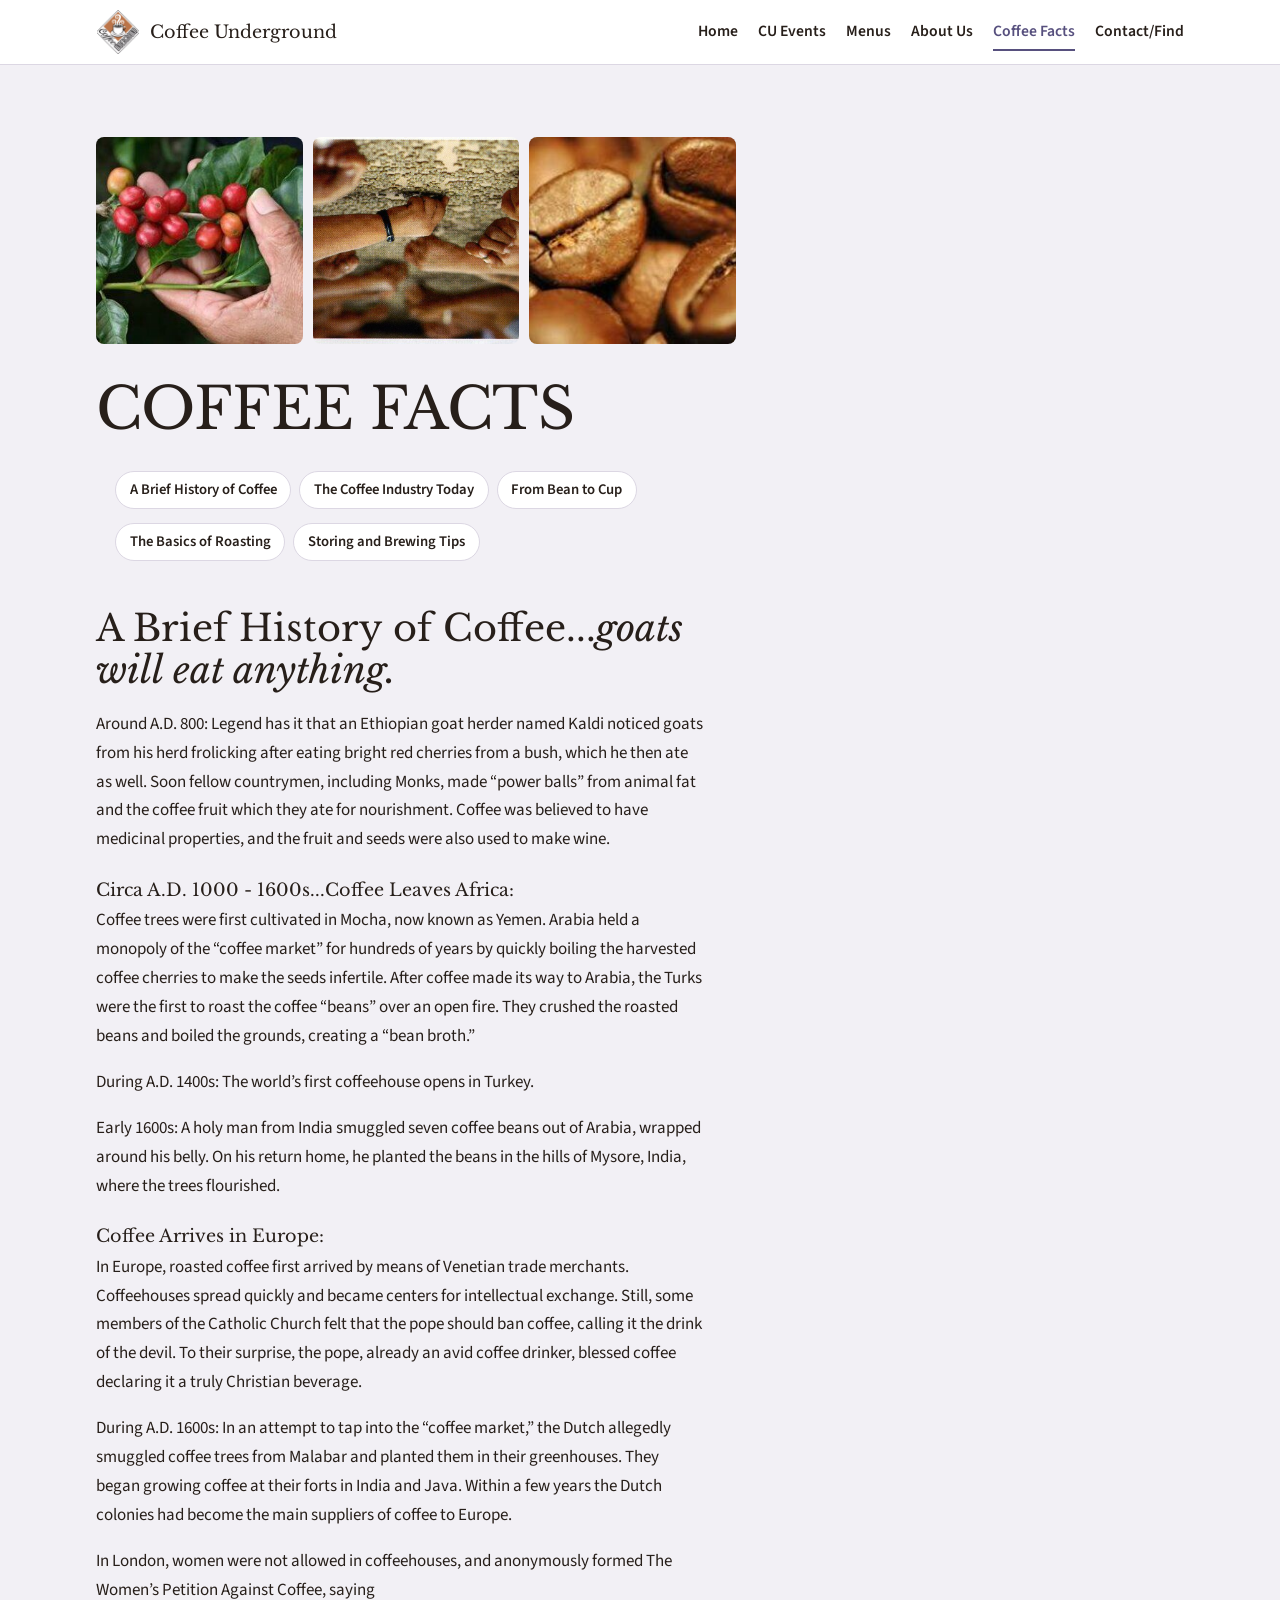
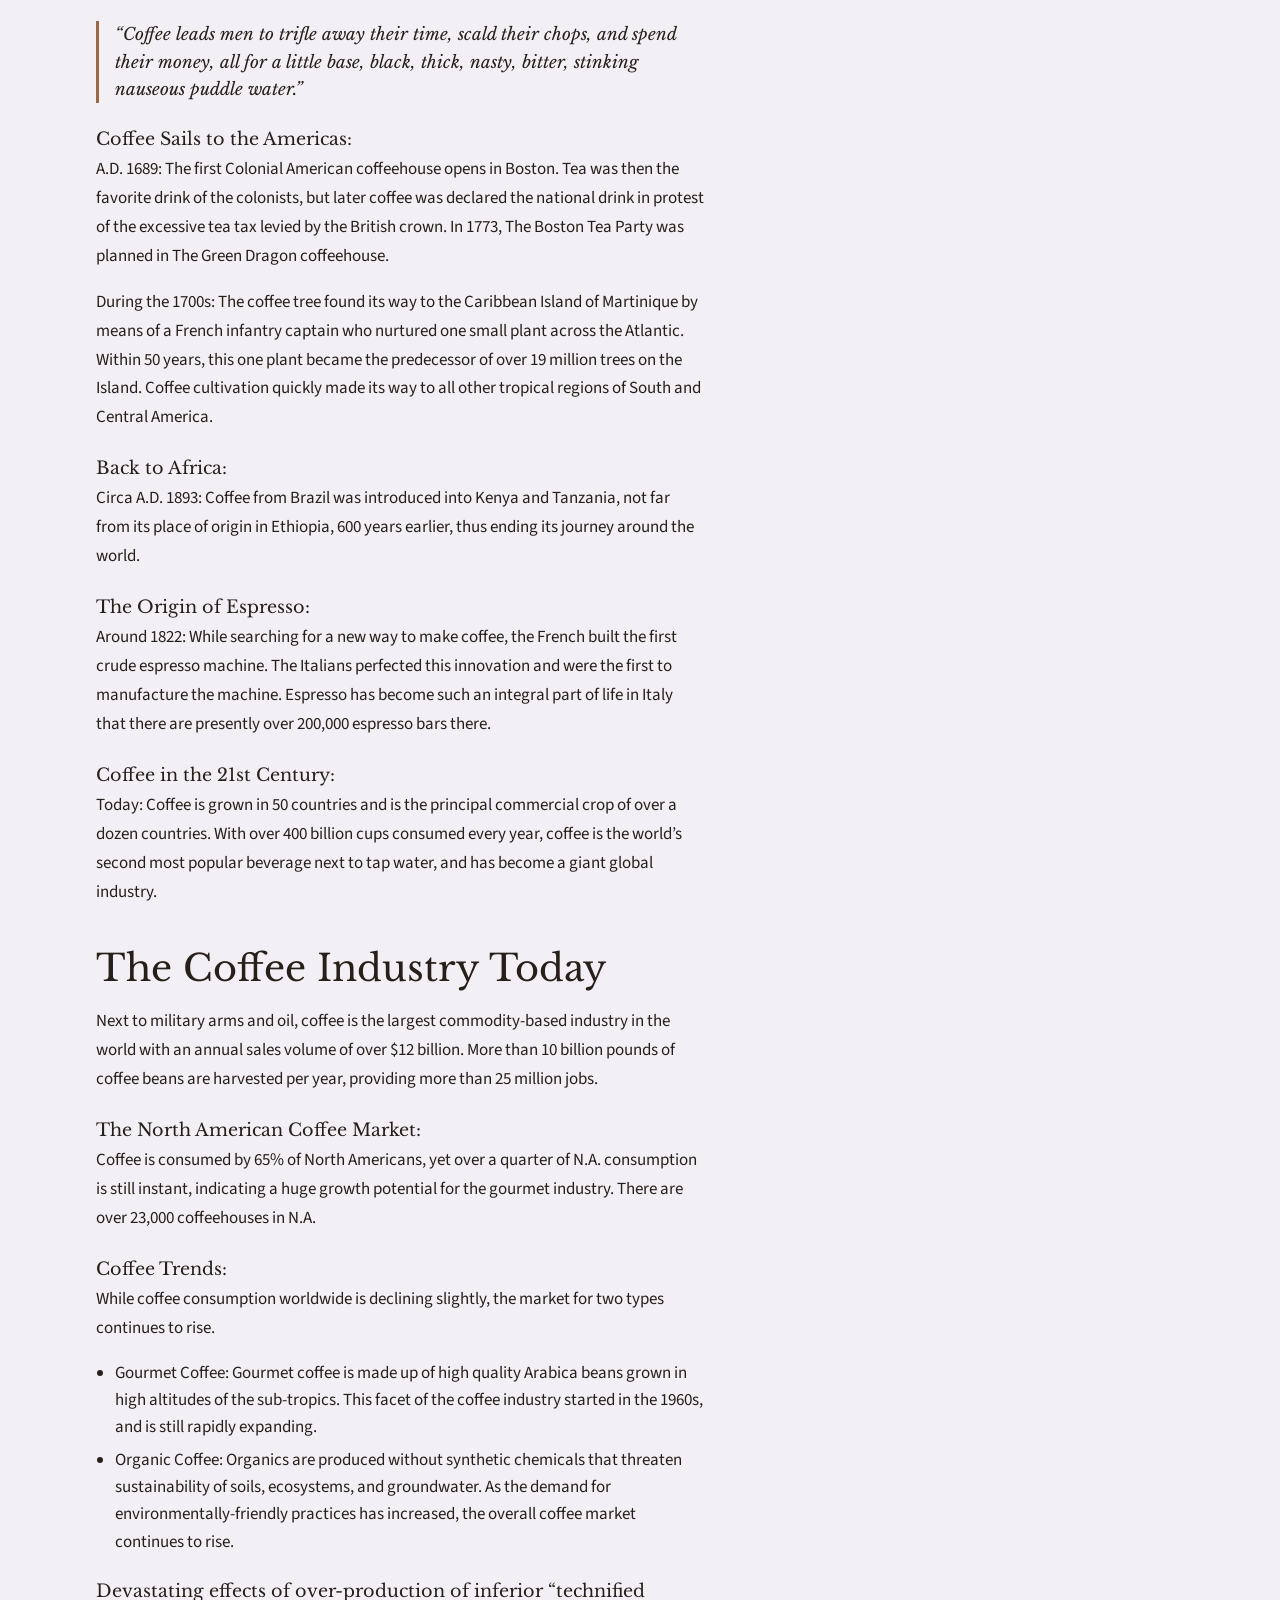
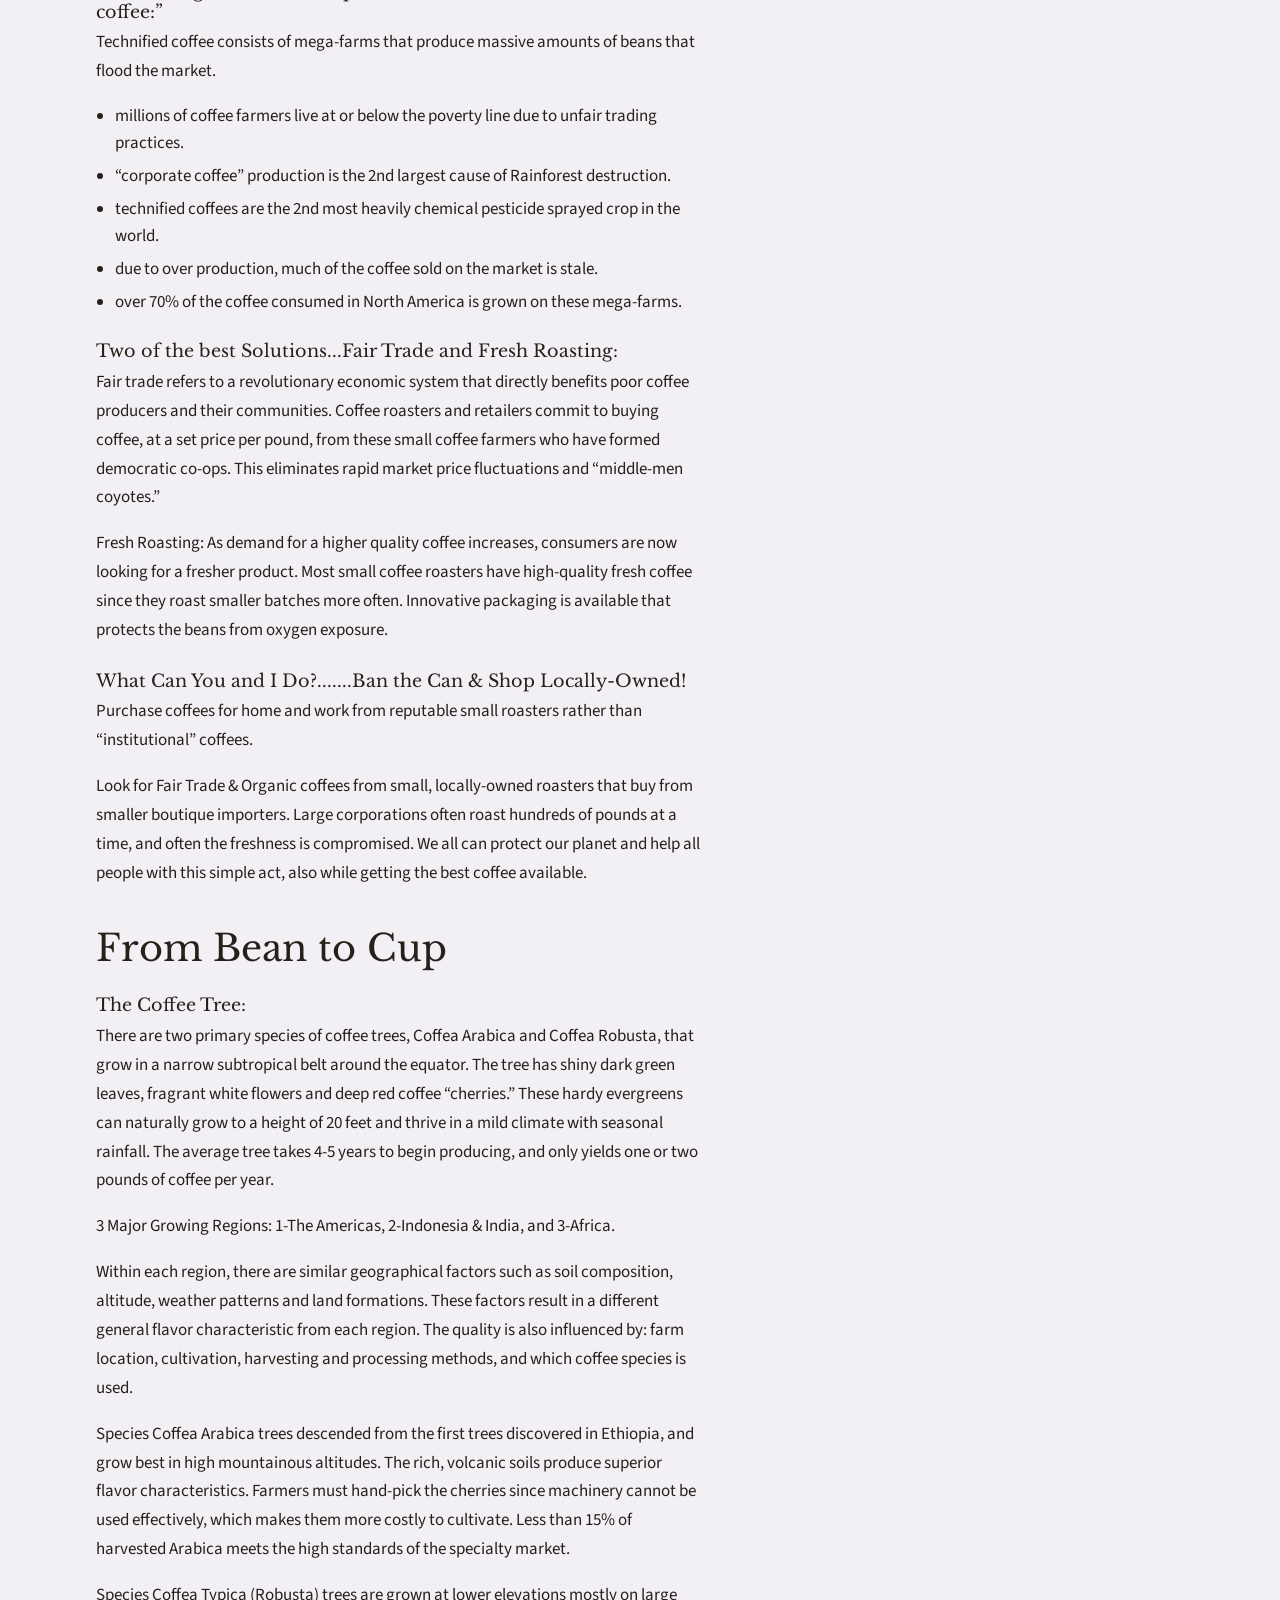
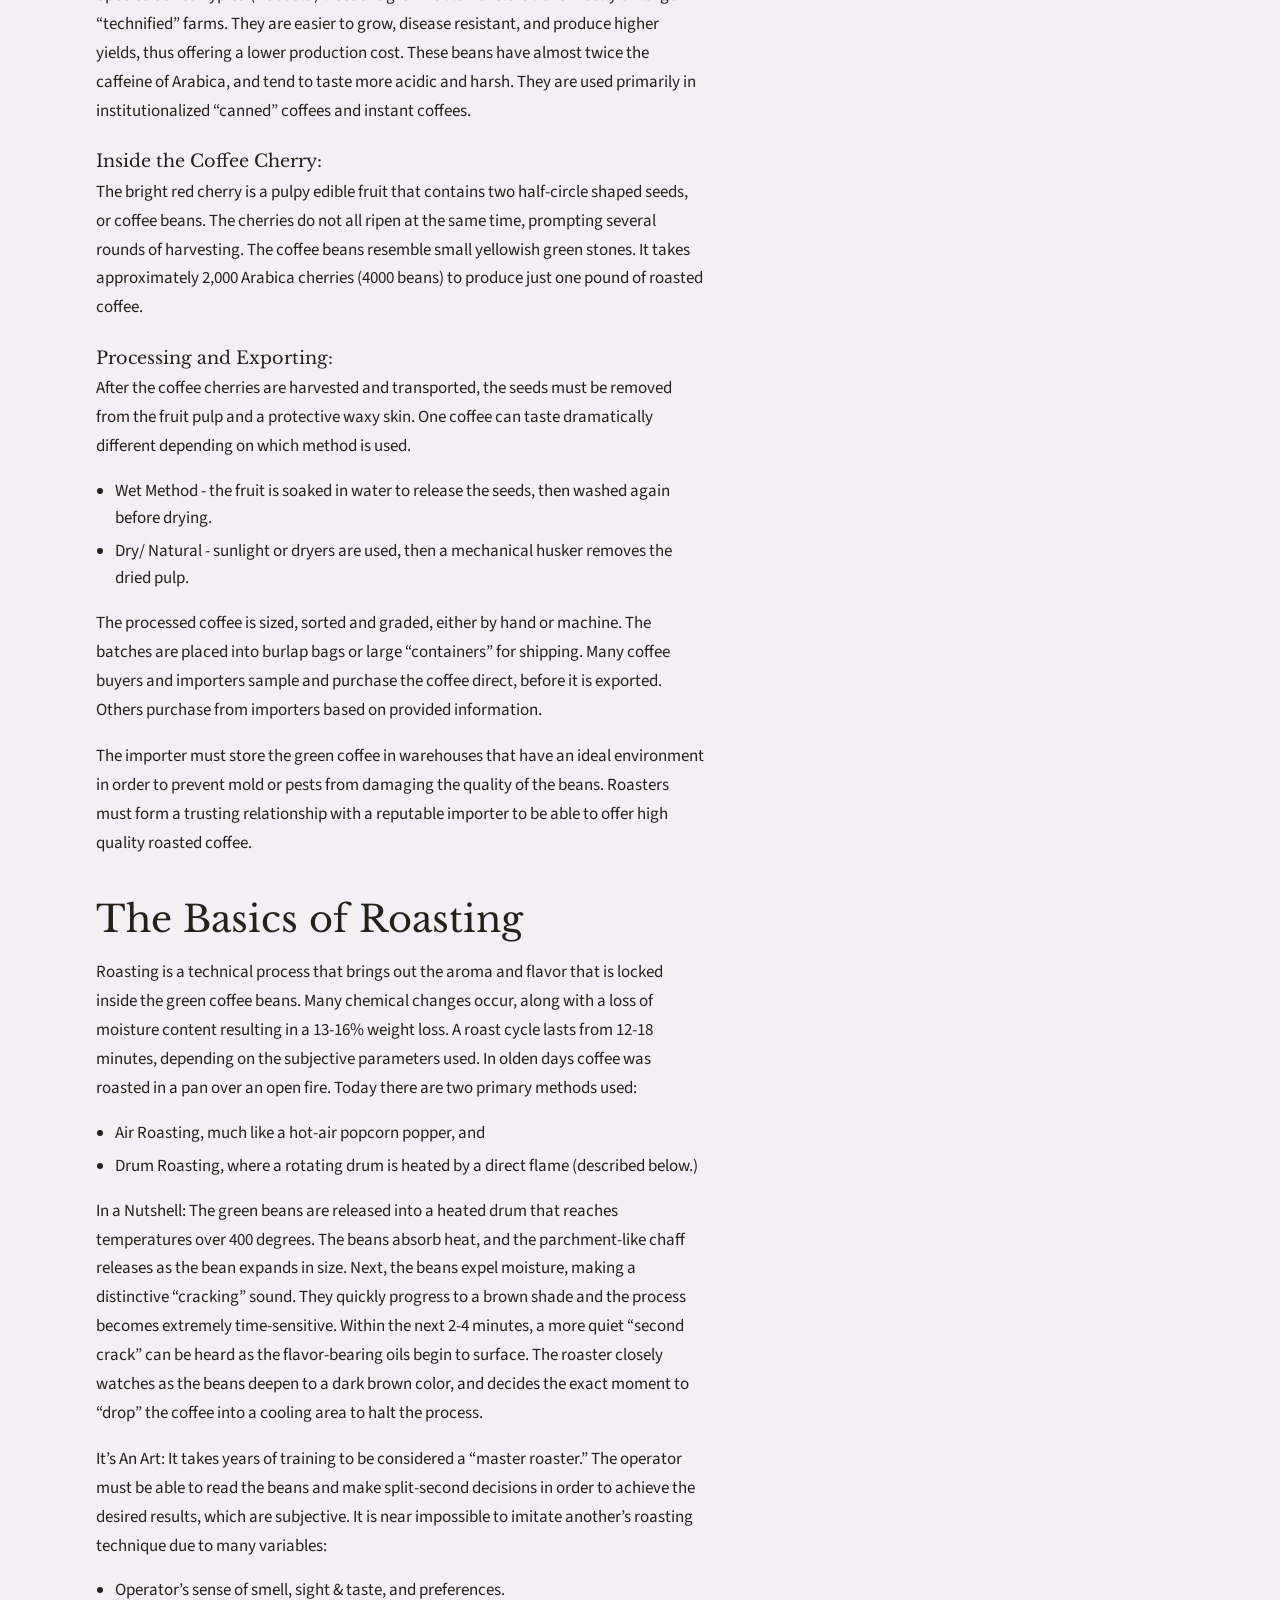
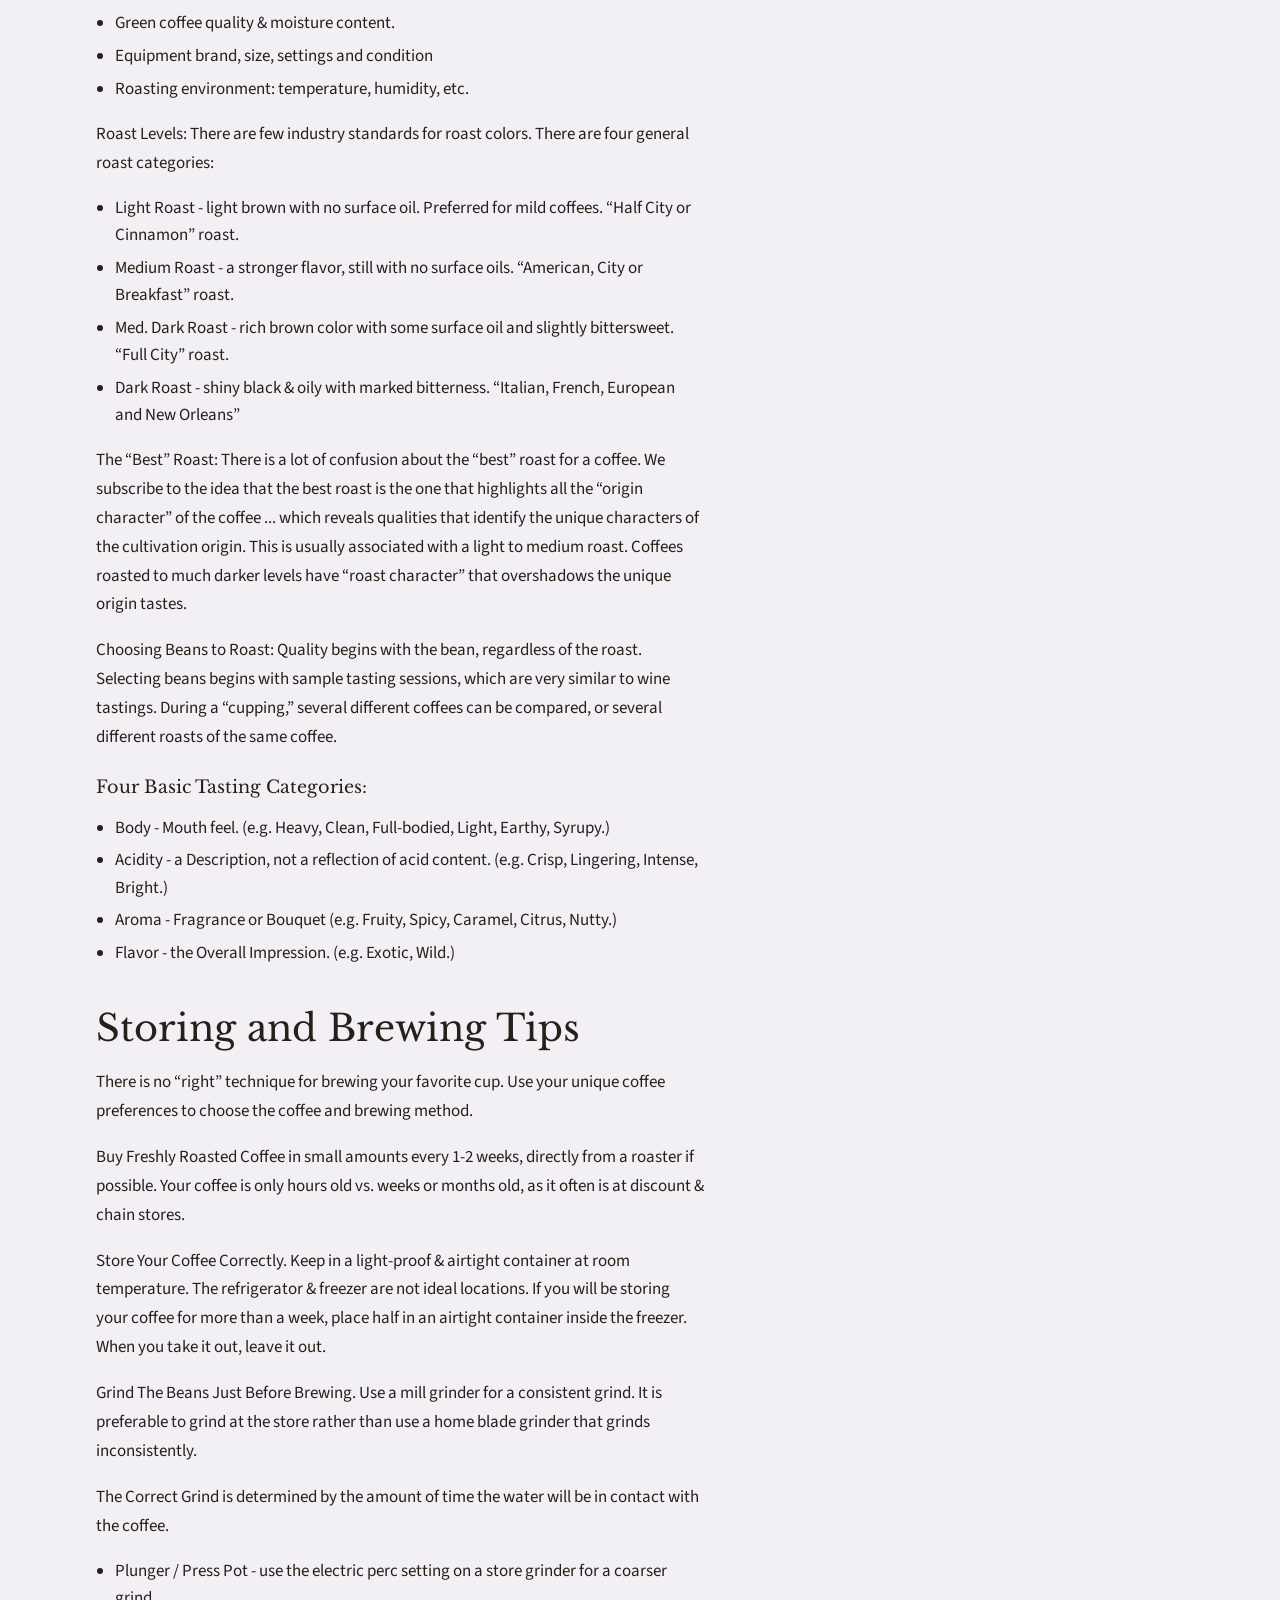
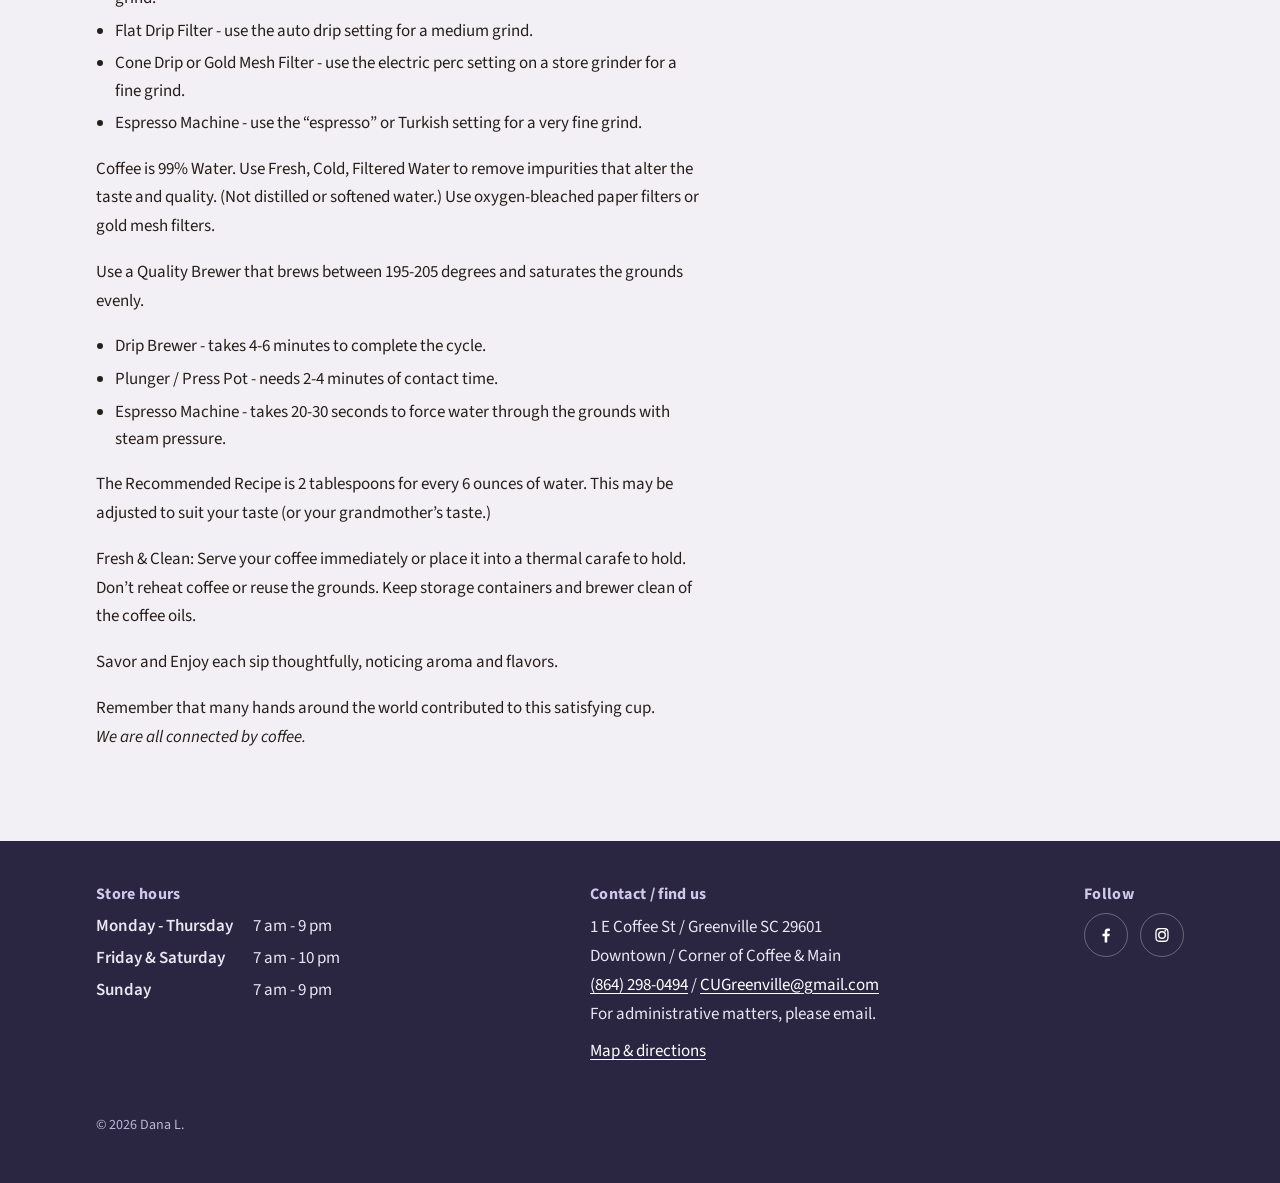
==== coffee-facts/index.html @ 71eb5bec "Coffee Underground redesign: static site with GitHub Pages deploy Plain HTML/CSS redesign of coffeeu" ====
<!doctype html>
<html lang="en">
<head>
<meta charset="utf-8">
<meta name="viewport" content="width=device-width, initial-scale=1">
<title>Coffee Facts | Coffee Underground</title>
<meta name="description" content="A brief history of coffee, the coffee industry, from bean to cup, the basics of roasting, and storing and brewing tips.">
<meta property="og:site_name" content="Coffee Underground">
<meta property="og:title" content="Coffee Facts | Coffee Underground">
<meta property="og:description" content="A brief history of coffee, the coffee industry, from bean to cup, the basics of roasting, and storing and brewing tips.">
<meta property="og:image" content="https://www.coffeeunderground.info/assets/img/home-alley.jpeg">
<link rel="icon" href="../assets/img/logo-sm.png">
<link rel="preconnect" href="https://fonts.googleapis.com">
<link rel="preconnect" href="https://fonts.gstatic.com" crossorigin>
<link href="https://fonts.googleapis.com/css2?family=Libre+Baskerville:ital,wght@0,400;0,700;1,400&family=Source+Sans+3:wght@400;600;700&display=swap" rel="stylesheet">
<link rel="stylesheet" href="../assets/css/styles.css">
<script>document.documentElement.classList.add('js')</script>
</head>
<body>
<a class="skip" href="#main">Skip to content</a>
<header class="site-header">
  <div class="wrap">
    <a class="brand" href="../"><img src="../assets/img/logo-sm.png" alt="" width="44" height="46"><span>Coffee Underground</span></a>
    <button class="nav-toggle" aria-expanded="false" aria-controls="site-nav">Menu</button>
    <nav class="site-nav" id="site-nav" aria-label="Main">
      <ul>
<li><a href="../">Home</a></li>
<li><a href="../events/">CU Events</a></li>
<li><a href="../menus/">Menus</a></li>
<li><a href="../about-cu/">About Us</a></li>
<li><a href="../coffee-facts/" aria-current="page">Coffee Facts</a></li>
<li><a href="../contact/">Contact/Find</a></li>
      </ul>
    </nav>
  </div>
</header>
<main id="main">

<section>
  <div class="wrap">
    <div class="photo-grid" style="max-width:40rem;margin-bottom:2rem">
      <img src="../assets/img/facts-1.jpg" width="435" height="284" alt="" fetchpriority="high">
      <img src="../assets/img/facts-2.jpg" width="915" height="577" alt="" loading="lazy">
      <img src="../assets/img/facts-3.jpg" width="409" height="213" alt="" loading="lazy">
    </div>
    <div class="facts prose">
      <h1>COFFEE FACTS</h1>
      <ul class="toc">
        <li><a href="#history">A Brief History of Coffee</a></li>
        <li><a href="#industry">The Coffee Industry Today</a></li>
        <li><a href="#bean-to-cup">From Bean to Cup</a></li>
        <li><a href="#roasting">The Basics of Roasting</a></li>
        <li><a href="#brewing">Storing and Brewing Tips</a></li>
      </ul>

      <h2 id="history">A Brief History of Coffee...<em>goats will eat anything.</em></h2>
      <p>Around A.D. 800: Legend has it that an Ethiopian goat herder named Kaldi noticed goats from his herd frolicking after eating bright red cherries from a bush, which he then ate as well. Soon fellow countrymen, including Monks, made &ldquo;power balls&rdquo; from animal fat and the coffee fruit which they ate for nourishment. Coffee was believed to have medicinal properties, and the fruit and seeds were also used to make wine.</p>
      <h3>Circa A.D. 1000 - 1600s...Coffee Leaves Africa:</h3>
      <p>Coffee trees were first cultivated in Mocha, now known as Yemen. Arabia held a monopoly of the &ldquo;coffee market&rdquo; for hundreds of years by quickly boiling the harvested coffee cherries to make the seeds infertile. After coffee made its way to Arabia, the Turks were the first to roast the coffee &ldquo;beans&rdquo; over an open fire. They crushed the roasted beans and boiled the grounds, creating a &ldquo;bean broth.&rdquo;</p>
      <p>During A.D. 1400s: The world&rsquo;s first coffeehouse opens in Turkey.</p>
      <p>Early 1600s: A holy man from India smuggled seven coffee beans out of Arabia, wrapped around his belly. On his return home, he planted the beans in the hills of Mysore, India, where the trees flourished.</p>
      <h3>Coffee Arrives in Europe:</h3>
      <p>In Europe, roasted coffee first arrived by means of Venetian trade merchants. Coffeehouses spread quickly and became centers for intellectual exchange. Still, some members of the Catholic Church felt that the pope should ban coffee, calling it the drink of the devil. To their surprise, the pope, already an avid coffee drinker, blessed coffee declaring it a truly Christian beverage.</p>
      <p>During A.D. 1600s: In an attempt to tap into the &ldquo;coffee market,&rdquo; the Dutch allegedly smuggled coffee trees from Malabar and planted them in their greenhouses. They began growing coffee at their forts in India and Java. Within a few years the Dutch colonies had become the main suppliers of coffee to Europe.</p>
      <p>In London, women were not allowed in coffeehouses, and anonymously formed The Women&rsquo;s Petition Against Coffee, saying</p>
      <blockquote>&ldquo;Coffee leads men to trifle away their time, scald their chops, and spend their money, all for a little base, black, thick, nasty, bitter, stinking nauseous puddle water.&rdquo;</blockquote>
      <h3>Coffee Sails to the Americas:</h3>
      <p>A.D. 1689: The first Colonial American coffeehouse opens in Boston. Tea was then the favorite drink of the colonists, but later coffee was declared the national drink in protest of the excessive tea tax levied by the British crown. In 1773, The Boston Tea Party was planned in The Green Dragon coffeehouse.</p>
      <p>During the 1700s: The coffee tree found its way to the Caribbean Island of Martinique by means of a French infantry captain who nurtured one small plant across the Atlantic. Within 50 years, this one plant became the predecessor of over 19 million trees on the Island. Coffee cultivation quickly made its way to all other tropical regions of South and Central America.</p>
      <h3>Back to Africa:</h3>
      <p>Circa A.D. 1893: Coffee from Brazil was introduced into Kenya and Tanzania, not far from its place of origin in Ethiopia, 600 years earlier, thus ending its journey around the world.</p>
      <h3>The Origin of Espresso:</h3>
      <p>Around 1822: While searching for a new way to make coffee, the French built the first crude espresso machine. The Italians perfected this innovation and were the first to manufacture the machine. Espresso has become such an integral part of life in Italy that there are presently over 200,000 espresso bars there.</p>
      <h3>Coffee in the 21st Century:</h3>
      <p>Today: Coffee is grown in 50 countries and is the principal commercial crop of over a dozen countries. With over 400 billion cups consumed every year, coffee is the world&rsquo;s second most popular beverage next to tap water, and has become a giant global industry.</p>

      <h2 id="industry">The Coffee Industry Today</h2>
      <p>Next to military arms and oil, coffee is the largest commodity-based industry in the world with an annual sales volume of over $12 billion. More than 10 billion pounds of coffee beans are harvested per year, providing more than 25 million jobs.</p>
      <h3>The North American Coffee Market:</h3>
      <p>Coffee is consumed by 65% of North Americans, yet over a quarter of N.A. consumption is still instant, indicating a huge growth potential for the gourmet industry. There are over 23,000 coffeehouses in N.A.</p>
      <h3>Coffee Trends:</h3>
      <p>While coffee consumption worldwide is declining slightly, the market for two types continues to rise.</p>
      <ul>
        <li>Gourmet Coffee: Gourmet coffee is made up of high quality Arabica beans grown in high altitudes of the sub-tropics. This facet of the coffee industry started in the 1960s, and is still rapidly expanding.</li>
        <li>Organic Coffee: Organics are produced without synthetic chemicals that threaten sustainability of soils, ecosystems, and groundwater. As the demand for environmentally-friendly practices has increased, the overall coffee market continues to rise.</li>
      </ul>
      <h3>Devastating effects of over-production of inferior &ldquo;technified coffee:&rdquo;</h3>
      <p>Technified coffee consists of mega-farms that produce massive amounts of beans that flood the market.</p>
      <ul>
        <li>millions of coffee farmers live at or below the poverty line due to unfair trading practices.</li>
        <li>&ldquo;corporate coffee&rdquo; production is the 2nd largest cause of Rainforest destruction.</li>
        <li>technified coffees are the 2nd most heavily chemical pesticide sprayed crop in the world.</li>
        <li>due to over production, much of the coffee sold on the market is stale.</li>
        <li>over 70% of the coffee consumed in North America is grown on these mega-farms.</li>
      </ul>
      <h3>Two of the best Solutions...Fair Trade and Fresh Roasting:</h3>
      <p>Fair trade refers to a revolutionary economic system that directly benefits poor coffee producers and their communities. Coffee roasters and retailers commit to buying coffee, at a set price per pound, from these small coffee farmers who have formed democratic co-ops. This eliminates rapid market price fluctuations and &ldquo;middle-men coyotes.&rdquo;</p>
      <p>Fresh Roasting: As demand for a higher quality coffee increases, consumers are now looking for a fresher product. Most small coffee roasters have high-quality fresh coffee since they roast smaller batches more often. Innovative packaging is available that protects the beans from oxygen exposure.</p>
      <h3>What Can You and I Do?.......Ban the Can &amp; Shop Locally-Owned!</h3>
      <p>Purchase coffees for home and work from reputable small roasters rather than &ldquo;institutional&rdquo; coffees.</p>
      <p>Look for Fair Trade &amp; Organic coffees from small, locally-owned roasters that buy from smaller boutique importers. Large corporations often roast hundreds of pounds at a time, and often the freshness is compromised. We all can protect our planet and help all people with this simple act, also while getting the best coffee available.</p>

      <h2 id="bean-to-cup">From Bean to Cup</h2>
      <h3>The Coffee Tree:</h3>
      <p>There are two primary species of coffee trees, Coffea Arabica and Coffea Robusta, that grow in a narrow subtropical belt around the equator. The tree has shiny dark green leaves, fragrant white flowers and deep red coffee &ldquo;cherries.&rdquo; These hardy evergreens can naturally grow to a height of 20 feet and thrive in a mild climate with seasonal rainfall. The average tree takes 4-5 years to begin producing, and only yields one or two pounds of coffee per year.</p>
      <p>3 Major Growing Regions: 1-The Americas, 2-Indonesia &amp; India, and 3-Africa.</p>
      <p>Within each region, there are similar geographical factors such as soil composition, altitude, weather patterns and land formations. These factors result in a different general flavor characteristic from each region. The quality is also influenced by: farm location, cultivation, harvesting and processing methods, and which coffee species is used.</p>
      <p>Species Coffea Arabica trees descended from the first trees discovered in Ethiopia, and grow best in high mountainous altitudes. The rich, volcanic soils produce superior flavor characteristics. Farmers must hand-pick the cherries since machinery cannot be used effectively, which makes them more costly to cultivate. Less than 15% of harvested Arabica meets the high standards of the specialty market.</p>
      <p>Species Coffea Typica (Robusta) trees are grown at lower elevations mostly on large &ldquo;technified&rdquo; farms. They are easier to grow, disease resistant, and produce higher yields, thus offering a lower production cost. These beans have almost twice the caffeine of Arabica, and tend to taste more acidic and harsh. They are used primarily in institutionalized &ldquo;canned&rdquo; coffees and instant coffees.</p>
      <h3>Inside the Coffee Cherry:</h3>
      <p>The bright red cherry is a pulpy edible fruit that contains two half-circle shaped seeds, or coffee beans. The cherries do not all ripen at the same time, prompting several rounds of harvesting. The coffee beans resemble small yellowish green stones. It takes approximately 2,000 Arabica cherries (4000 beans) to produce just one pound of roasted coffee.</p>
      <h3>Processing and Exporting:</h3>
      <p>After the coffee cherries are harvested and transported, the seeds must be removed from the fruit pulp and a protective waxy skin. One coffee can taste dramatically different depending on which method is used.</p>
      <ul>
        <li>Wet Method - the fruit is soaked in water to release the seeds, then washed again before drying.</li>
        <li>Dry/ Natural - sunlight or dryers are used, then a mechanical husker removes the dried pulp.</li>
      </ul>
      <p>The processed coffee is sized, sorted and graded, either by hand or machine. The batches are placed into burlap bags or large &ldquo;containers&rdquo; for shipping. Many coffee buyers and importers sample and purchase the coffee direct, before it is exported. Others purchase from importers based on provided information.</p>
      <p>The importer must store the green coffee in warehouses that have an ideal environment in order to prevent mold or pests from damaging the quality of the beans. Roasters must form a trusting relationship with a reputable importer to be able to offer high quality roasted coffee.</p>

      <h2 id="roasting">The Basics of Roasting</h2>
      <p>Roasting is a technical process that brings out the aroma and flavor that is locked inside the green coffee beans. Many chemical changes occur, along with a loss of moisture content resulting in a 13-16% weight loss. A roast cycle lasts from 12-18 minutes, depending on the subjective parameters used. In olden days coffee was roasted in a pan over an open fire. Today there are two primary methods used:</p>
      <ul>
        <li>Air Roasting, much like a hot-air popcorn popper, and</li>
        <li>Drum Roasting, where a rotating drum is heated by a direct flame (described below.)</li>
      </ul>
      <p>In a Nutshell: The green beans are released into a heated drum that reaches temperatures over 400 degrees. The beans absorb heat, and the parchment-like chaff releases as the bean expands in size. Next, the beans expel moisture, making a distinctive &ldquo;cracking&rdquo; sound. They quickly progress to a brown shade and the process becomes extremely time-sensitive. Within the next 2-4 minutes, a more quiet &ldquo;second crack&rdquo; can be heard as the flavor-bearing oils begin to surface. The roaster closely watches as the beans deepen to a dark brown color, and decides the exact moment to &ldquo;drop&rdquo; the coffee into a cooling area to halt the process.</p>
      <p>It&rsquo;s An Art: It takes years of training to be considered a &ldquo;master roaster.&rdquo; The operator must be able to read the beans and make split-second decisions in order to achieve the desired results, which are subjective. It is near impossible to imitate another&rsquo;s roasting technique due to many variables:</p>
      <ul>
        <li>Operator&rsquo;s sense of smell, sight &amp; taste, and preferences.</li>
        <li>Green coffee quality &amp; moisture content.</li>
        <li>Equipment brand, size, settings and condition</li>
        <li>Roasting environment: temperature, humidity, etc.</li>
      </ul>
      <p>Roast Levels: There are few industry standards for roast colors. There are four general roast categories:</p>
      <ul>
        <li>Light Roast - light brown with no surface oil. Preferred for mild coffees. &ldquo;Half City or Cinnamon&rdquo; roast.</li>
        <li>Medium Roast - a stronger flavor, still with no surface oils. &ldquo;American, City or Breakfast&rdquo; roast.</li>
        <li>Med. Dark Roast - rich brown color with some surface oil and slightly bittersweet. &ldquo;Full City&rdquo; roast.</li>
        <li>Dark Roast - shiny black &amp; oily with marked bitterness. &ldquo;Italian, French, European and New Orleans&rdquo;</li>
      </ul>
      <p>The &ldquo;Best&rdquo; Roast: There is a lot of confusion about the &ldquo;best&rdquo; roast for a coffee. We subscribe to the idea that the best roast is the one that highlights all the &ldquo;origin character&rdquo; of the coffee ... which reveals qualities that identify the unique characters of the cultivation origin. This is usually associated with a light to medium roast. Coffees roasted to much darker levels have &ldquo;roast character&rdquo; that overshadows the unique origin tastes.</p>
      <p>Choosing Beans to Roast: Quality begins with the bean, regardless of the roast. Selecting beans begins with sample tasting sessions, which are very similar to wine tastings. During a &ldquo;cupping,&rdquo; several different coffees can be compared, or several different roasts of the same coffee.</p>
      <h3>Four Basic Tasting Categories:</h3>
      <ul>
        <li>Body - Mouth feel. (e.g. Heavy, Clean, Full-bodied, Light, Earthy, Syrupy.)</li>
        <li>Acidity - a Description, not a reflection of acid content. (e.g. Crisp, Lingering, Intense, Bright.)</li>
        <li>Aroma - Fragrance or Bouquet (e.g. Fruity, Spicy, Caramel, Citrus, Nutty.)</li>
        <li>Flavor - the Overall Impression. (e.g. Exotic, Wild.)</li>
      </ul>

      <h2 id="brewing">Storing and Brewing Tips</h2>
      <p>There is no &ldquo;right&rdquo; technique for brewing your favorite cup. Use your unique coffee preferences to choose the coffee and brewing method.</p>
      <p>Buy Freshly Roasted Coffee in small amounts every 1-2 weeks, directly from a roaster if possible. Your coffee is only hours old vs. weeks or months old, as it often is at discount &amp; chain stores.</p>
      <p>Store Your Coffee Correctly. Keep in a light-proof &amp; airtight container at room temperature. The refrigerator &amp; freezer are not ideal locations. If you will be storing your coffee for more than a week, place half in an airtight container inside the freezer. When you take it out, leave it out.</p>
      <p>Grind The Beans Just Before Brewing. Use a mill grinder for a consistent grind. It is preferable to grind at the store rather than use a home blade grinder that grinds inconsistently.</p>
      <p>The Correct Grind is determined by the amount of time the water will be in contact with the coffee.</p>
      <ul>
        <li>Plunger / Press Pot - use the electric perc setting on a store grinder for a coarser grind.</li>
        <li>Flat Drip Filter - use the auto drip setting for a medium grind.</li>
        <li>Cone Drip or Gold Mesh Filter - use the electric perc setting on a store grinder for a fine grind.</li>
        <li>Espresso Machine - use the &ldquo;espresso&rdquo; or Turkish setting for a very fine grind.</li>
      </ul>
      <p>Coffee is 99% Water. Use Fresh, Cold, Filtered Water to remove impurities that alter the taste and quality. (Not distilled or softened water.) Use oxygen-bleached paper filters or gold mesh filters.</p>
      <p>Use a Quality Brewer that brews between 195-205 degrees and saturates the grounds evenly.</p>
      <ul>
        <li>Drip Brewer - takes 4-6 minutes to complete the cycle.</li>
        <li>Plunger / Press Pot - needs 2-4 minutes of contact time.</li>
        <li>Espresso Machine - takes 20-30 seconds to force water through the grounds with steam pressure.</li>
      </ul>
      <p>The Recommended Recipe is 2 tablespoons for every 6 ounces of water. This may be adjusted to suit your taste (or your grandmother&rsquo;s taste.)</p>
      <p>Fresh &amp; Clean: Serve your coffee immediately or place it into a thermal carafe to hold. Don&rsquo;t reheat coffee or reuse the grounds. Keep storage containers and brewer clean of the coffee oils.</p>
      <p>Savor and Enjoy each sip thoughtfully, noticing aroma and flavors.</p>
      <p>Remember that many hands around the world contributed to this satisfying cup.<br><em>We are all connected by coffee.</em></p>
    </div>
  </div>
</section>

</main>
<footer class="site-footer">
  <div class="wrap">
    <div class="foot-grid">
      <div>
        <h2>Store hours</h2>
        <dl class="hours">
          <dt>Monday - Thursday</dt><dd>7 am - 9 pm</dd>
          <dt>Friday &amp; Saturday</dt><dd>7 am - 10 pm</dd>
          <dt>Sunday</dt><dd>7 am - 9 pm</dd>
        </dl>
      </div>
      <div>
        <h2>Contact / find us</h2>
        <address>
          1 E Coffee St / Greenville SC 29601<br>
          Downtown / Corner of Coffee &amp; Main<br>
          <a href="tel:+18642980494">(864) 298-0494</a> / <a href="mailto:CUGreenville@gmail.com">CUGreenville@gmail.com</a><br>
          For administrative matters, please email.
        </address>
        <p style="margin-top:.6rem"><a href="../contact/#map">Map &amp; directions</a></p>
      </div>
      <div>
        <h2>Follow</h2>
        <ul class="social">
          <li><a href="https://www.facebook.com/coffeeunderground" aria-label="Coffee Underground on Facebook"><svg viewBox="0 0 24 24" aria-hidden="true"><path d="M13.5 21v-7.5h2.6l.4-3h-3V8.6c0-.9.3-1.5 1.5-1.5h1.6V4.4c-.3 0-1.2-.1-2.3-.1-2.3 0-3.9 1.4-3.9 4v2.2H7.8v3h2.6V21h3.1z"/></svg></a></li>
          <li><a href="https://instagram.com/coffee.underground" aria-label="Coffee Underground on Instagram"><svg viewBox="0 0 24 24" aria-hidden="true"><path d="M12 7.2A4.8 4.8 0 1 0 12 16.8 4.8 4.8 0 0 0 12 7.2zm0 7.9a3.1 3.1 0 1 1 0-6.2 3.1 3.1 0 0 1 0 6.2zm5-8.1a1.1 1.1 0 1 1-2.2 0 1.1 1.1 0 0 1 2.2 0zM12 3.6c-2.3 0-2.6 0-3.5.1-2.4.1-4.3 1.4-4.4 4.4-.1.9-.1 1.2-.1 3.9s0 3 .1 3.9c.1 2.4 1.4 4.3 4.4 4.4.9.1 1.2.1 3.5.1s2.6 0 3.5-.1c2.4-.1 4.3-1.4 4.4-4.4.1-.9.1-1.2.1-3.9s0-3-.1-3.9c-.1-2.4-1.4-4.3-4.4-4.4-.9-.1-1.2-.1-3.5-.1zm0 1.6c2.2 0 2.5 0 3.4.1 1.8.1 2.8.9 2.9 2.9.1.9.1 1.2.1 3.8s0 2.9-.1 3.8c-.1 1.9-1 2.8-2.9 2.9-.9.1-1.2.1-3.4.1s-2.5 0-3.4-.1c-1.9-.1-2.8-1-2.9-2.9-.1-.9-.1-1.2-.1-3.8s0-2.9.1-3.8c.1-1.9 1-2.8 2.9-2.9.9-.1 1.2-.1 3.4-.1z"/></svg></a></li>
        </ul>
      </div>
    </div>
    <p class="copyright">&copy; 2026 Dana L.</p>
  </div>
</footer>
<script>
(function () {
  var b = document.querySelector('.nav-toggle'), n = document.getElementById('site-nav');
  b.addEventListener('click', function () {
    var open = n.classList.toggle('open');
    b.setAttribute('aria-expanded', open);
    b.textContent = open ? 'Close' : 'Menu';
  });
})();
</script>
</body>
</html>
---- assets/css/styles.css ----
/* Coffee Underground. One stylesheet, no build step.
   Palette comes from the existing site: its dusky purple side panels,
   the copper-brown of the logo, and the theater's red curtain. */

:root {
  --paper: #f2f0f5;      /* pale lavender-grey, lifted from the old purple */
  --card: #ffffff;
  --ink: #271f1a;        /* espresso */
  --muted: #5d5552;
  --plum: #57507e;       /* the old site's side-panel purple */
  --plum-ink: #2a2540;   /* footer */
  --copper: #9a6844;     /* logo brown */
  --curtain: #8f2b25;    /* theater red, events only */
  --line: #dcd7e3;

  --serif: "Libre Baskerville", Baskerville, "Times New Roman", serif;
  --sans: "Source Sans 3", "Source Sans Pro", "Segoe UI", Roboto, Helvetica, Arial, sans-serif;

  --measure: 38rem;
  --wide: 68rem;
  --gap: clamp(1rem, 4vw, 2rem);
}

*, *::before, *::after { box-sizing: border-box; }
html { -webkit-text-size-adjust: 100%; scroll-padding-top: 4.5rem; }
body {
  margin: 0;
  background: var(--paper);
  color: var(--ink);
  font: 400 1.0625rem/1.6 var(--sans);
}
img { max-width: 100%; height: auto; display: block; }
a { color: var(--plum); text-underline-offset: 0.15em; }
a:hover { color: var(--copper); }
:focus-visible { outline: 3px solid var(--copper); outline-offset: 2px; }
.skip { position: absolute; left: -999px; }
.skip:focus { left: 1rem; top: 1rem; z-index: 99; background: var(--card); padding: 0.5rem 1rem; }

h1, h2, h3 { font-family: var(--serif); font-weight: 400; line-height: 1.15; margin: 0 0 0.5em; }
h1 { font-size: clamp(2.1rem, 8vw, 3.6rem); letter-spacing: -0.01em; }
h2 { font-size: clamp(1.6rem, 5vw, 2.3rem); }
h3 { font-size: 1.25rem; }
h1 em, h2 em { font-style: italic; }
p { margin: 0 0 1em; }

.wrap { width: min(100% - 2 * var(--gap), var(--wide)); margin-inline: auto; }
.prose { max-width: var(--measure); }
.prose p { line-height: 1.7; }
section { padding-block: clamp(2.5rem, 7vw, 4.5rem); }
section + section { border-top: 1px solid var(--line); }

/* ---------- header ---------- */
.site-header {
  position: sticky; top: 0; z-index: 20;
  background: var(--card);
  border-bottom: 1px solid var(--line);
}
.site-header .wrap { display: flex; align-items: center; justify-content: space-between; gap: 1rem; min-height: 4rem; }
.brand { display: flex; align-items: center; gap: 0.6rem; text-decoration: none; color: var(--ink); }
.brand img { width: 44px; height: 44px; object-fit: contain; }
.brand span { font-family: var(--serif); font-size: 1.1rem; }
.nav-toggle {
  display: none;
  background: none; border: 1px solid var(--line); border-radius: 6px;
  font: 600 0.95rem var(--sans); color: var(--ink);
  padding: 0.5rem 0.8rem; min-height: 44px; cursor: pointer;
}
.site-nav ul { list-style: none; margin: 0; padding: 0; display: flex; flex-wrap: wrap; gap: 0.25rem 1.25rem; }
.site-nav a { text-decoration: none; color: var(--ink); font-weight: 600; font-size: 0.98rem; padding: 0.4rem 0; display: inline-block; }
.site-nav a[aria-current="page"] { color: var(--plum); box-shadow: inset 0 -2px 0 var(--plum); }

.js .nav-toggle { display: none; }
@media (max-width: 52rem) {
  .js .nav-toggle { display: inline-block; }
  .js .site-nav { display: none; }
  .js .site-nav.open {
    display: block; position: absolute; left: 0; right: 0; top: 100%;
    background: var(--card); border-bottom: 1px solid var(--line);
    box-shadow: 0 12px 24px rgba(42, 37, 64, 0.12);
  }
  .site-nav ul { flex-direction: column; gap: 0; padding: 0.5rem var(--gap) 1rem; }
  .site-nav a { display: block; padding: 0.75rem 0; border-bottom: 1px solid var(--line); font-size: 1.05rem; }
  .site-nav a[aria-current="page"] { box-shadow: none; }
  .site-header .wrap { flex-wrap: wrap; }
}

/* ---------- home hero: the stairs down ---------- */
.hero { padding: 0; border: 0; background: var(--plum-ink); color: #fff; }
.hero .wrap { display: grid; gap: 0; }
.hero-photo { order: -1; margin-inline: calc(-1 * var(--gap)); }
.hero-photo img { width: 100%; aspect-ratio: 4 / 5; max-height: 70vh; object-fit: cover; }
.hero-copy { padding: 2rem 0 2.75rem; }
.hero h1 { font-size: clamp(2.6rem, 11vw, 5rem); line-height: 1; margin-bottom: 1.25rem; }
.hero h1 .cool { display: block; font-style: italic; color: #cfc8ea; }
.hero p { max-width: 32rem; color: #e9e6f2; }
.hero a { color: #fff; }
@media (min-width: 52rem) {
  .hero .wrap { grid-template-columns: 1fr 1fr; align-items: center; gap: 3rem; }
  .hero-photo { order: 0; margin: 0; }
  .hero-photo img { aspect-ratio: 3 / 4; max-height: 80vh; }
  .hero-copy { padding-block: 4rem; }
}

/* ---------- buttons ---------- */
.btn {
  display: inline-flex; align-items: center; gap: 0.5rem;
  min-height: 48px; padding: 0.7rem 1.2rem;
  border-radius: 999px; border: 2px solid var(--plum);
  background: var(--plum); color: #fff; text-decoration: none;
  font: 600 1rem var(--sans);
}
.btn:hover { background: var(--plum-ink); border-color: var(--plum-ink); color: #fff; }
.btn.ghost { background: transparent; color: var(--plum); }
.btn.ghost:hover { background: var(--plum); color: #fff; }
.btn-row { display: flex; flex-wrap: wrap; gap: 0.75rem; margin-top: 1rem; }

/* ---------- two-up layouts ---------- */
.split { display: grid; gap: 2rem; align-items: start; }
@media (min-width: 52rem) { .split { grid-template-columns: minmax(0, 1.2fr) minmax(0, 1fr); gap: 3.5rem; } }
.split.flip > :first-child { order: 2; }
@media (max-width: 52rem) { .split.flip > :first-child { order: 0; } }

figure { margin: 0; }
figcaption { font-size: 0.92rem; color: var(--muted); margin-top: 0.4rem; }
.rounded img { border-radius: 10px; }

.photo-grid { display: grid; grid-template-columns: repeat(2, 1fr); gap: 0.6rem; }
@media (min-width: 40rem) { .photo-grid { grid-template-columns: repeat(3, 1fr); } }
@media (min-width: 60rem) { .photo-grid.five { grid-template-columns: repeat(5, 1fr); } }
.photo-grid img { width: 100%; aspect-ratio: 1; object-fit: cover; border-radius: 8px; }
.photo-grid.captioned img { aspect-ratio: 3 / 2; }

.saying { text-align: center; padding-block: 3rem; }
.saying img { width: 140px; margin: 0 auto 1rem; }
.saying p { font-family: var(--serif); font-size: clamp(1.2rem, 4vw, 1.6rem); margin: 0; }
.saying p + p { font-style: italic; color: var(--plum); }

/* ---------- theater / events ---------- */
.theater { background: var(--plum-ink); color: #eeeaf7; }
.theater h2, .theater h3 { color: #fff; }
.theater a { color: #cfc8ea; }
.theater .kicker { font-family: var(--serif); font-style: italic; color: #cfc8ea; font-size: 1.1rem; margin-bottom: 0.25rem; }
.show-list { display: grid; gap: 1.25rem; }
@media (min-width: 44rem) { .show-list { grid-template-columns: 1fr 1fr; } }
.show {
  background: var(--card); color: var(--ink);
  border-top: 6px solid var(--curtain); border-radius: 10px; overflow: hidden;
  display: grid; grid-template-rows: auto 1fr;
}
.show img { width: 100%; aspect-ratio: 16 / 10; object-fit: cover; }
.show div { padding: 1.1rem 1.25rem 1.3rem; }
.show h3 { color: var(--ink); margin-bottom: 0.2rem; }
.show .when { font-weight: 700; color: var(--curtain); margin-bottom: 0.6rem; }
.show a { color: var(--plum); }
.define { font-family: var(--serif); border-left: 3px solid var(--curtain); padding-left: 1rem; margin: 1rem 0 1.5rem; }
.define b { font-weight: 400; font-size: 1.3rem; }
.define span { color: #cfc8ea; }
.price-list { list-style: none; padding: 0; display: flex; flex-wrap: wrap; gap: 0.5rem; margin: 0 0 1rem; }
.price-list li { background: rgba(255,255,255,0.1); border-radius: 999px; padding: 0.3rem 0.9rem; }

/* ---------- menu ---------- */
.cat-tiles { display: grid; gap: 0.75rem; grid-template-columns: repeat(2, 1fr); margin-top: 1.5rem; }
@media (min-width: 52rem) { .cat-tiles { grid-template-columns: repeat(5, 1fr); } }
.cat-tiles a { display: block; text-decoration: none; color: var(--ink); background: var(--card); border-radius: 10px; overflow: hidden; }
.cat-tiles img { width: 100%; aspect-ratio: 4 / 3; object-fit: cover; }
.cat-tiles span { display: block; padding: 0.6rem 0.8rem 0.8rem; font-size: 0.95rem; line-height: 1.35; }
.cat-tiles b { display: block; font-family: var(--serif); font-weight: 400; font-size: 1.1rem; }

.menu-jump {
  position: sticky; top: 4rem; z-index: 10;
  background: var(--paper); border-bottom: 1px solid var(--line);
  overflow-x: auto; scrollbar-width: none;
}
.menu-jump::-webkit-scrollbar { display: none; }
.menu-jump ul { list-style: none; margin: 0; padding: 0.6rem var(--gap); display: flex; gap: 0.5rem; width: max-content; }
.menu-jump a {
  display: inline-block; white-space: nowrap; text-decoration: none;
  padding: 0.45rem 0.9rem; border-radius: 999px; border: 1px solid var(--line);
  background: var(--card); color: var(--ink); font-weight: 600; font-size: 0.92rem;
}
.menu-group { padding-block: 2.5rem 1rem; }
.menu-group > .wrap > h2 { border-bottom: 2px solid var(--ink); padding-bottom: 0.4rem; }
.menu-group .tagline { color: var(--muted); margin-top: -0.3rem; }
.menu-cols { display: grid; gap: 0 3rem; }
@media (min-width: 56rem) { .menu-cols { grid-template-columns: 1fr 1fr; } }
.menu-block { margin: 1.5rem 0 0.5rem; break-inside: avoid; }
.menu-block h3 { display: flex; justify-content: space-between; gap: 1rem; align-items: baseline; margin-bottom: 0.15rem; }
.menu-block h3 .price { font-family: var(--sans); font-size: 1rem; font-weight: 700; white-space: nowrap; }
.menu-block .note { color: var(--muted); font-size: 0.95rem; margin: 0 0 0.4rem; }
.items { list-style: none; margin: 0; padding: 0; }
.items li { display: grid; grid-template-columns: 1fr auto; gap: 0 1rem; padding: 0.5rem 0; border-bottom: 1px dotted var(--line); }
.items .n { font-weight: 600; }
.items .d { grid-column: 1; color: var(--muted); font-size: 0.95rem; }
.items .p { grid-column: 2; grid-row: 1; font-weight: 700; white-space: nowrap; font-variant-numeric: tabular-nums; }
.fine { font-size: 0.92rem; color: var(--muted); }
.pdf-callout { color: var(--ink); display: flex; flex-wrap: wrap; align-items: center; justify-content: space-between; gap: 1rem; background: var(--card); border-radius: 10px; padding: 1rem 1.25rem; margin-top: 1.5rem; }
.pdf-callout p { margin: 0; }

/* ---------- about ---------- */
.began { font-size: clamp(2.4rem, 9vw, 4rem); line-height: 1.05; }
.began em { font-size: 0.72em; }
.story h2 { font-size: 1.25rem; margin-top: 2rem; }
.story .date { font-family: var(--sans); font-weight: 700; font-size: 1.05rem; }

/* ---------- coffee facts ---------- */
.facts h2 { margin-top: 2.5rem; }
.facts h3 { font-size: 1.1rem; margin: 1.6rem 0 0.4rem; }
.facts ul { padding-left: 1.2rem; }
.facts li { margin-bottom: 0.35rem; }
.facts blockquote { margin: 1rem 0; padding-left: 1rem; border-left: 3px solid var(--copper); font-family: var(--serif); font-style: italic; }
.toc { display: flex; flex-wrap: wrap; gap: 0.5rem; list-style: none; padding: 0; }
.toc a { display: inline-block; padding: 0.4rem 0.85rem; border-radius: 999px; background: var(--card); border: 1px solid var(--line); text-decoration: none; color: var(--ink); font-weight: 600; font-size: 0.92rem; }

/* ---------- contact / map ---------- */
.getting { font-size: clamp(2.3rem, 9vw, 3.6rem); }
.map-card { background: var(--card); border-radius: 12px; overflow: hidden; border: 1px solid var(--line); }
.map-card iframe { display: block; width: 100%; aspect-ratio: 4 / 3; border: 0; background: var(--line); }
@media (min-width: 52rem) { .map-card iframe { aspect-ratio: 16 / 11; } }
.cal-card { margin-top: 1.25rem; background: #fff; border-radius: 12px; overflow: hidden; border: 1px solid var(--line); }
/* Tall enough to read a week of agenda on a phone, short enough to leave a thumb-scroll margin around it. */
.cal-card iframe { display: block; width: 100%; height: clamp(28rem, 72vh, 52rem); border: 0; }
.map-card .addr { padding: 1rem 1.25rem 1.25rem; }
.map-card address { font-style: normal; font-size: 1.1rem; line-height: 1.5; }
.wayfind { list-style: none; padding: 0; margin: 1.25rem 0; counter-reset: step; }
.wayfind li { position: relative; padding-left: 2.4rem; margin-bottom: 0.9rem; }
.wayfind li::before {
  counter-increment: step; content: counter(step);
  position: absolute; left: 0; top: 0.05rem; width: 1.7rem; height: 1.7rem; border-radius: 50%;
  background: var(--plum); color: #fff; font-weight: 700; font-size: 0.9rem;
  display: grid; place-items: center;
}

/* ---------- footer ---------- */
.site-footer { background: var(--plum-ink); color: #e9e6f2; padding-block: 2.75rem 2rem; }
.site-footer a { color: #fff; }
.site-footer h2 { font-family: var(--sans); font-weight: 700; font-size: 1rem; letter-spacing: 0.02em; color: #cfc8ea; margin-bottom: 0.6rem; }
.foot-grid { display: grid; gap: 2rem; }
@media (min-width: 48rem) { .foot-grid { grid-template-columns: 1fr 1fr auto; } }
.hours { margin: 0; display: grid; grid-template-columns: auto 1fr; gap: 0.3rem 1.25rem; }
.hours dt { font-weight: 600; }
.hours dd { margin: 0; font-variant-numeric: tabular-nums; }
.site-footer address { font-style: normal; line-height: 1.7; }
.social { display: flex; gap: 0.75rem; list-style: none; padding: 0; margin: 0; }
.social a { display: grid; place-items: center; width: 44px; height: 44px; border-radius: 50%; border: 1px solid rgba(255,255,255,0.3); }
.social svg { width: 20px; height: 20px; fill: currentColor; }
.copyright { margin-top: 2rem; font-size: 0.88rem; color: #bdb6d6; }

@media (prefers-reduced-motion: reduce) { html { scroll-behavior: auto; } }
@media (prefers-reduced-motion: no-preference) { html { scroll-behavior: smooth; } }

/* ---------- refinements after mobile review ---------- */
.kicker-inline { display: block; font-size: 0.6em; color: #cfc8ea; margin-top: 0.2rem; }
@media (max-width: 52rem) {
  .hero-photo img { max-height: 52vh; aspect-ratio: 4 / 3; }
  .cat-tiles a:last-child { grid-column: span 2; }
  .cat-tiles a:last-child img { aspect-ratio: 8 / 3; }
}
.items li { padding: 0.4rem 0; }

/* ---------- intro loader (home page, once per 30 days) ---------- */
/* --k scales every duration and delay below; index.html reads it too for the total run time. */
#intro { display: none; --k: .875; }
html.intro { overflow: hidden; }
html.intro #intro {
  display: grid; place-items: center;
  position: fixed; inset: 0; z-index: 100;
  background: #2a2540; cursor: pointer;
  transition: opacity calc(.6s * var(--k)) ease;
}
#intro.out { opacity: 0; pointer-events: none; }
.intro-bg { position: absolute; inset: 0; width: 100%; height: 100%; }
.intro-fg { position: relative; width: min(78vw, 340px); height: auto; overflow: visible; }
.intro-skip {
  position: absolute; top: max(1rem, env(safe-area-inset-top)); right: 1rem; z-index: 1;
  background: rgba(42,37,64,.6); color: #f2f0f5; border: 1px solid rgba(207,200,234,.5);
  border-radius: 999px; padding: .5rem 1rem; min-height: 44px; font: 600 .95rem var(--sans); cursor: pointer;
}
#intro .ln {
  fill: none; stroke: #f2f0f5; stroke-width: 3.2; stroke-linecap: round; stroke-linejoin: round;
  stroke-dasharray: 1; stroke-dashoffset: 1;
  animation: cu-draw calc(var(--d, .8s) * var(--k)) ease-in-out calc(var(--t, 0s) * var(--k)) forwards;
}
#intro .ln.thin { stroke-width: 2; }
#intro .vline { stroke: #cfc8ea; stroke-width: 2; opacity: .45; }
#intro .vines g { transform-origin: 50% 0; animation: cu-sway calc(3s * var(--k)) ease-in-out infinite alternate; }
#intro .fill { opacity: 0; animation: cu-fade calc(.4s * var(--k)) ease calc(var(--t, 0s) * var(--k)) forwards; }
#intro .diamond { transform-origin: 150px 152px; transform: scale(.6) rotate(-8deg); opacity: 0; animation: cu-diamond calc(.9s * var(--k)) cubic-bezier(.2,.8,.2,1) calc(.05s * var(--k)) forwards; }
#intro .pitcher { opacity: 0; animation: cu-fade calc(.3s * var(--k)) ease calc(1s * var(--k)) forwards, cu-fade-out calc(.4s * var(--k)) ease calc(2.1s * var(--k)) forwards; }
#intro .stream {
  fill: none; stroke: #e8d6c4; stroke-width: 5; stroke-linecap: round;
  stroke-dasharray: 1; stroke-dashoffset: 1;
  animation: cu-pour calc(1.1s * var(--k)) ease-in-out calc(1.25s * var(--k)) forwards;
}
#intro .crema { transform-origin: 150px 191px; transform: scale(0); animation: cu-grow calc(.7s * var(--k)) ease-out calc(1.55s * var(--k)) forwards; }
#intro .word { font-family: var(--serif); font-style: italic; font-size: 26px; fill: #f2f0f5; opacity: 0; animation: cu-fade calc(.6s * var(--k)) ease calc(2.8s * var(--k)) forwards; }
#intro .word tspan { font-style: normal; }
@keyframes cu-draw { to { stroke-dashoffset: 0; } }
@keyframes cu-fade { to { opacity: 1; } }
@keyframes cu-fade-out { from { opacity: 1; } to { opacity: 0; } }
@keyframes cu-diamond { to { opacity: .9; transform: none; } }
@keyframes cu-grow { to { transform: scale(1); } }
@keyframes cu-pour { 0% { stroke-dashoffset: 1; } 35% { stroke-dashoffset: 0; } 70% { stroke-dashoffset: 0; } 100% { stroke-dashoffset: -1; } }
@keyframes cu-sway { from { transform: rotate(-1.2deg); } to { transform: rotate(1.2deg); } }
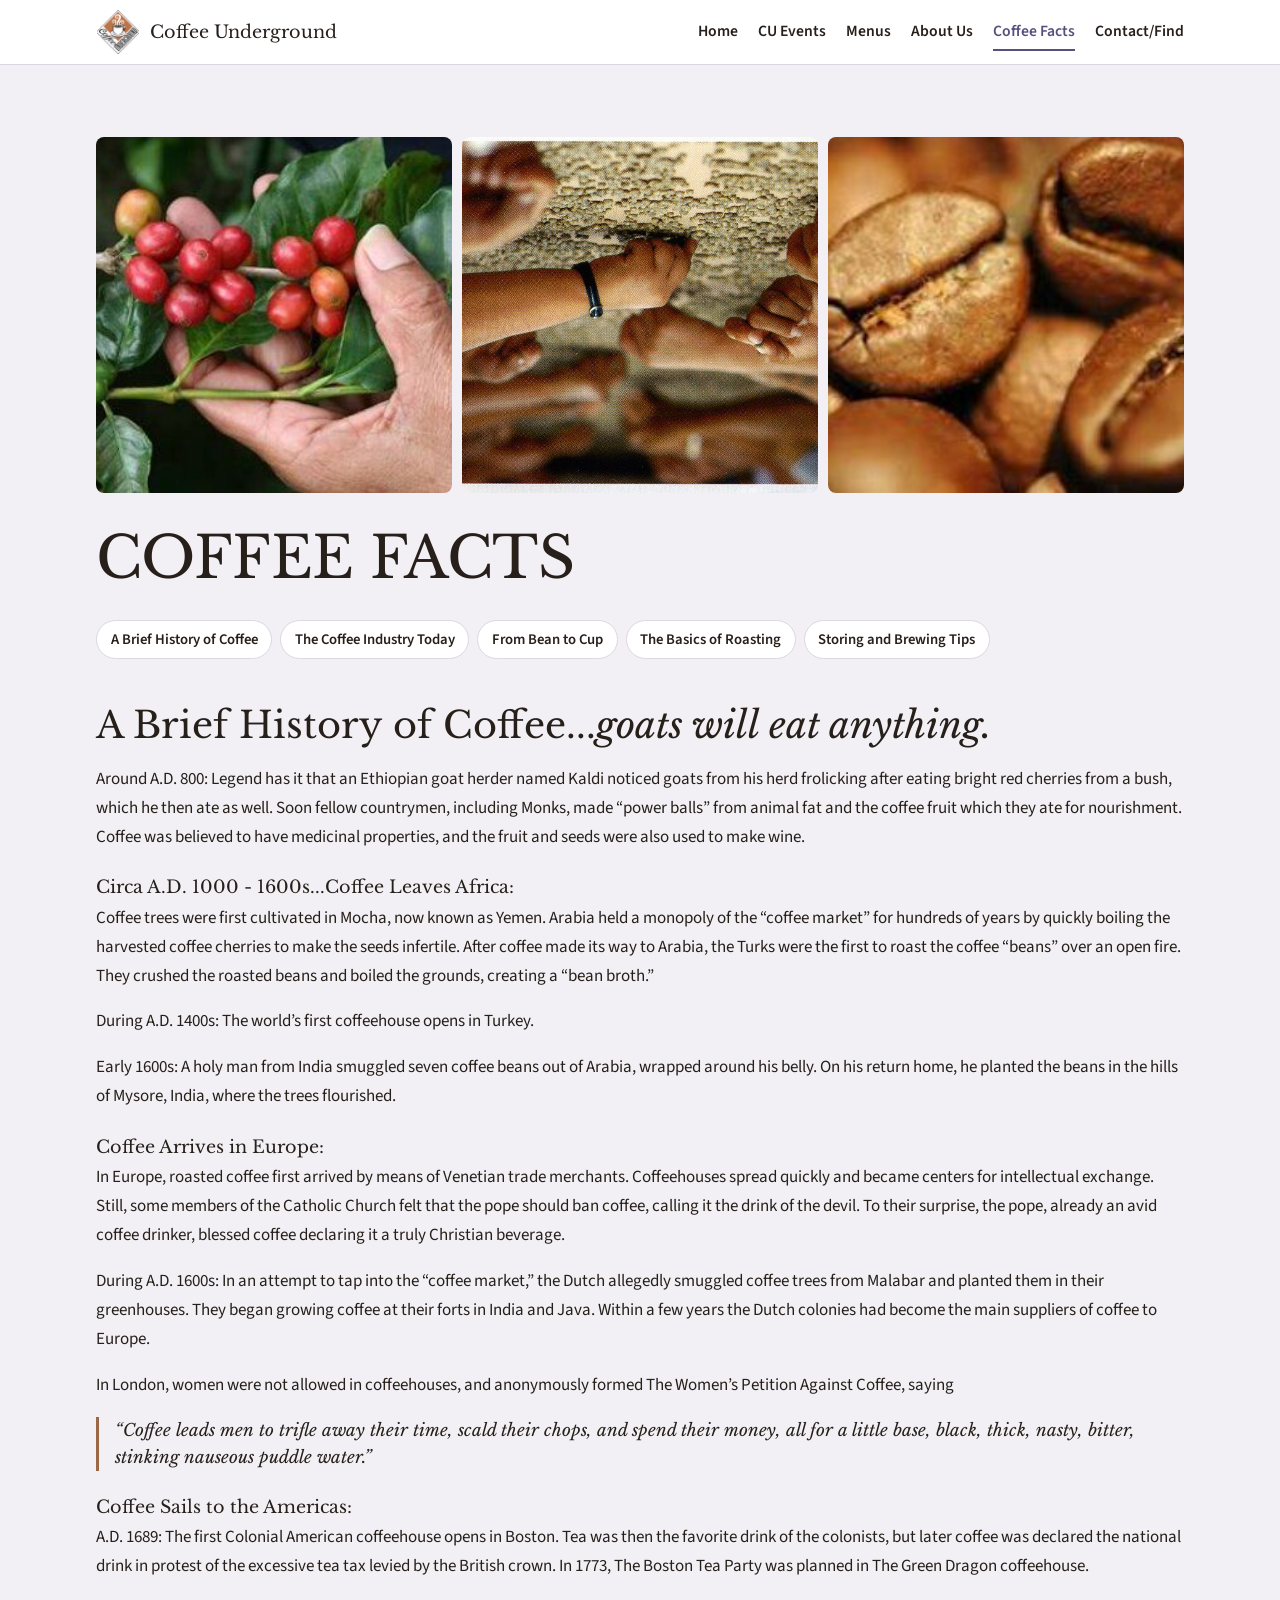
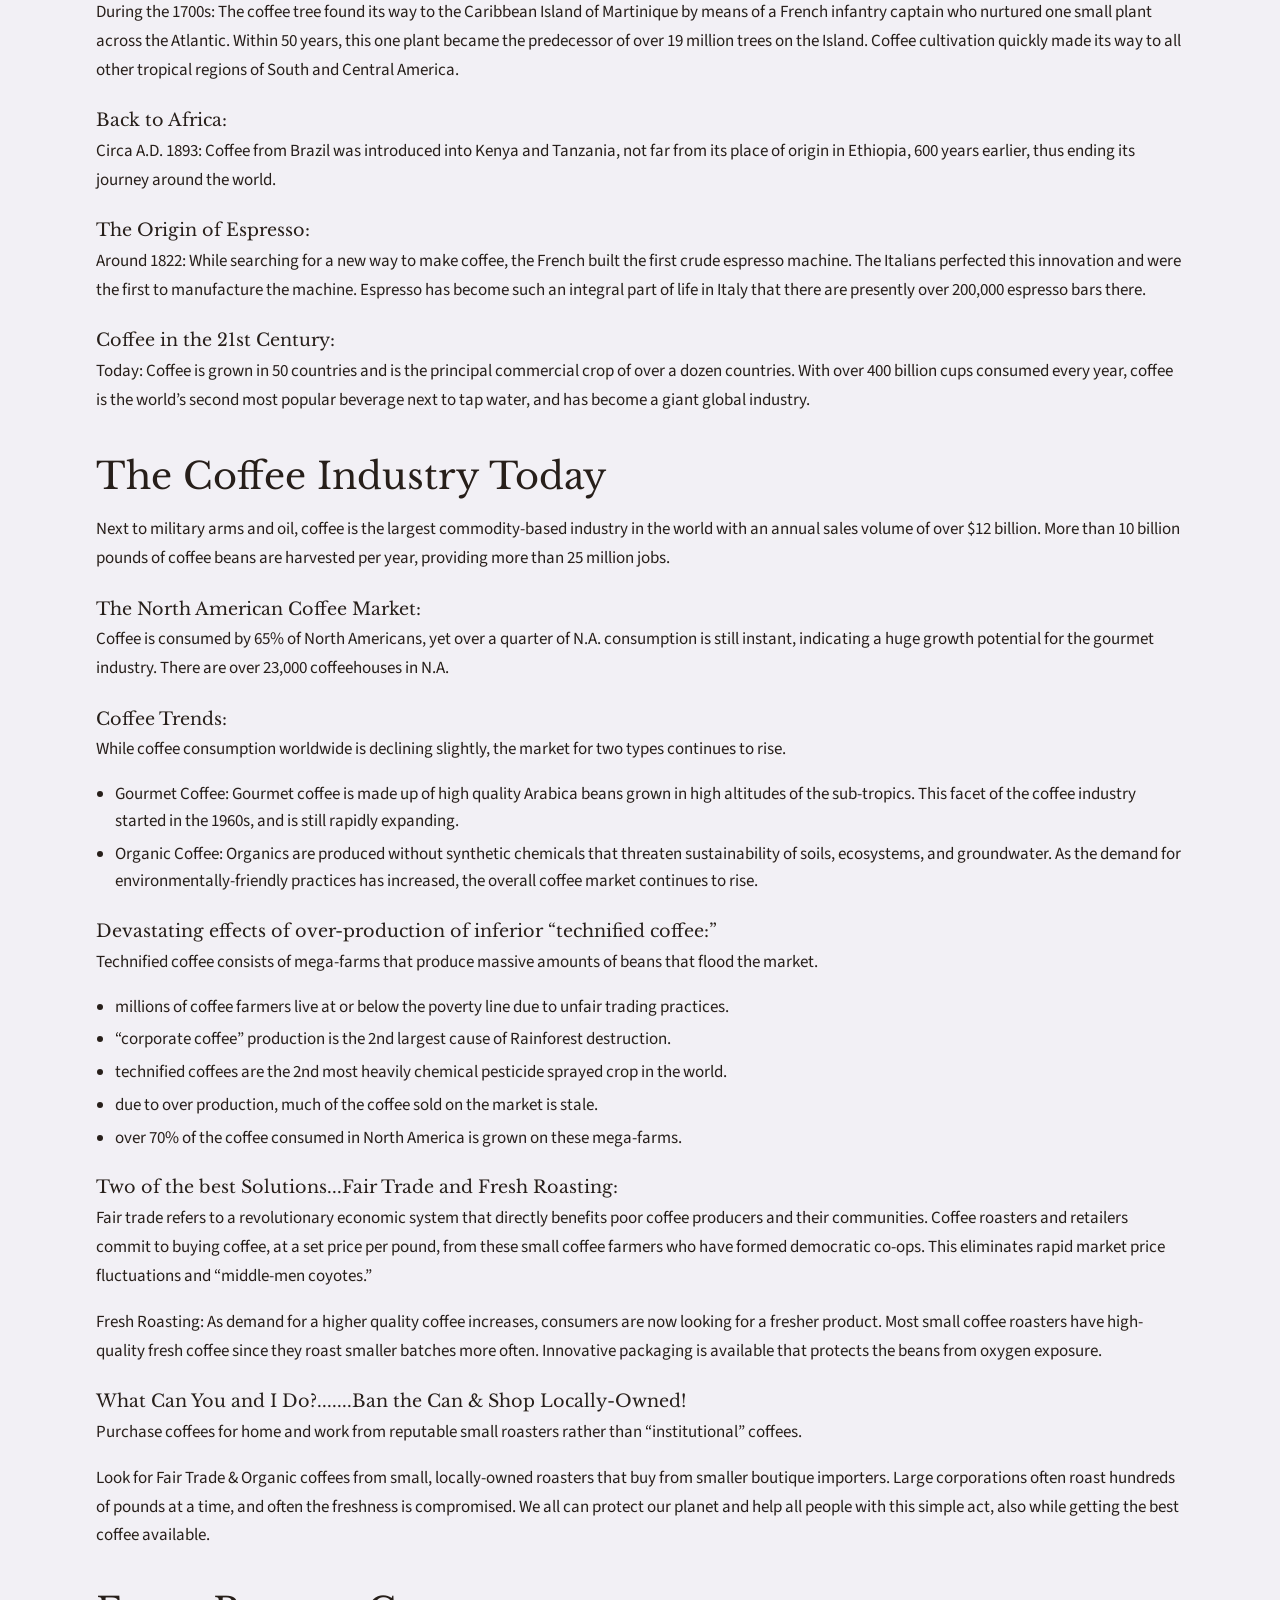
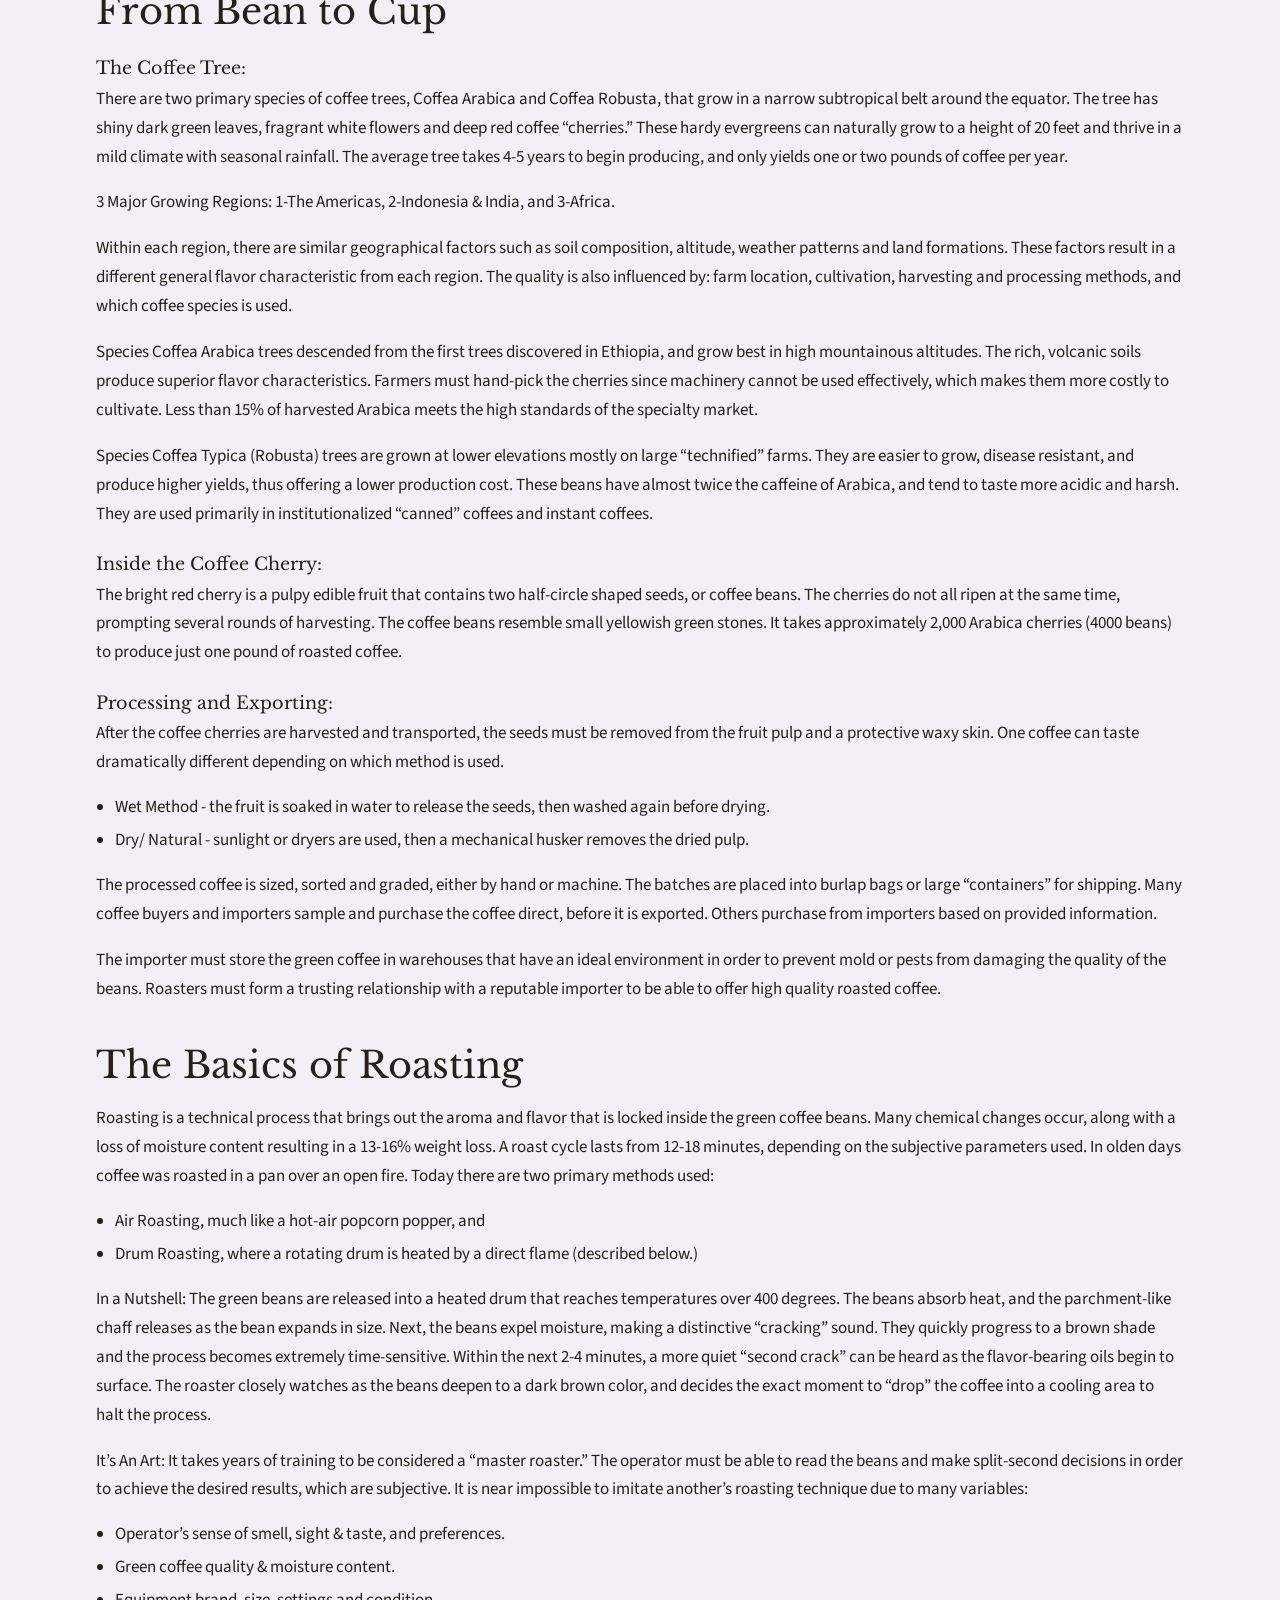
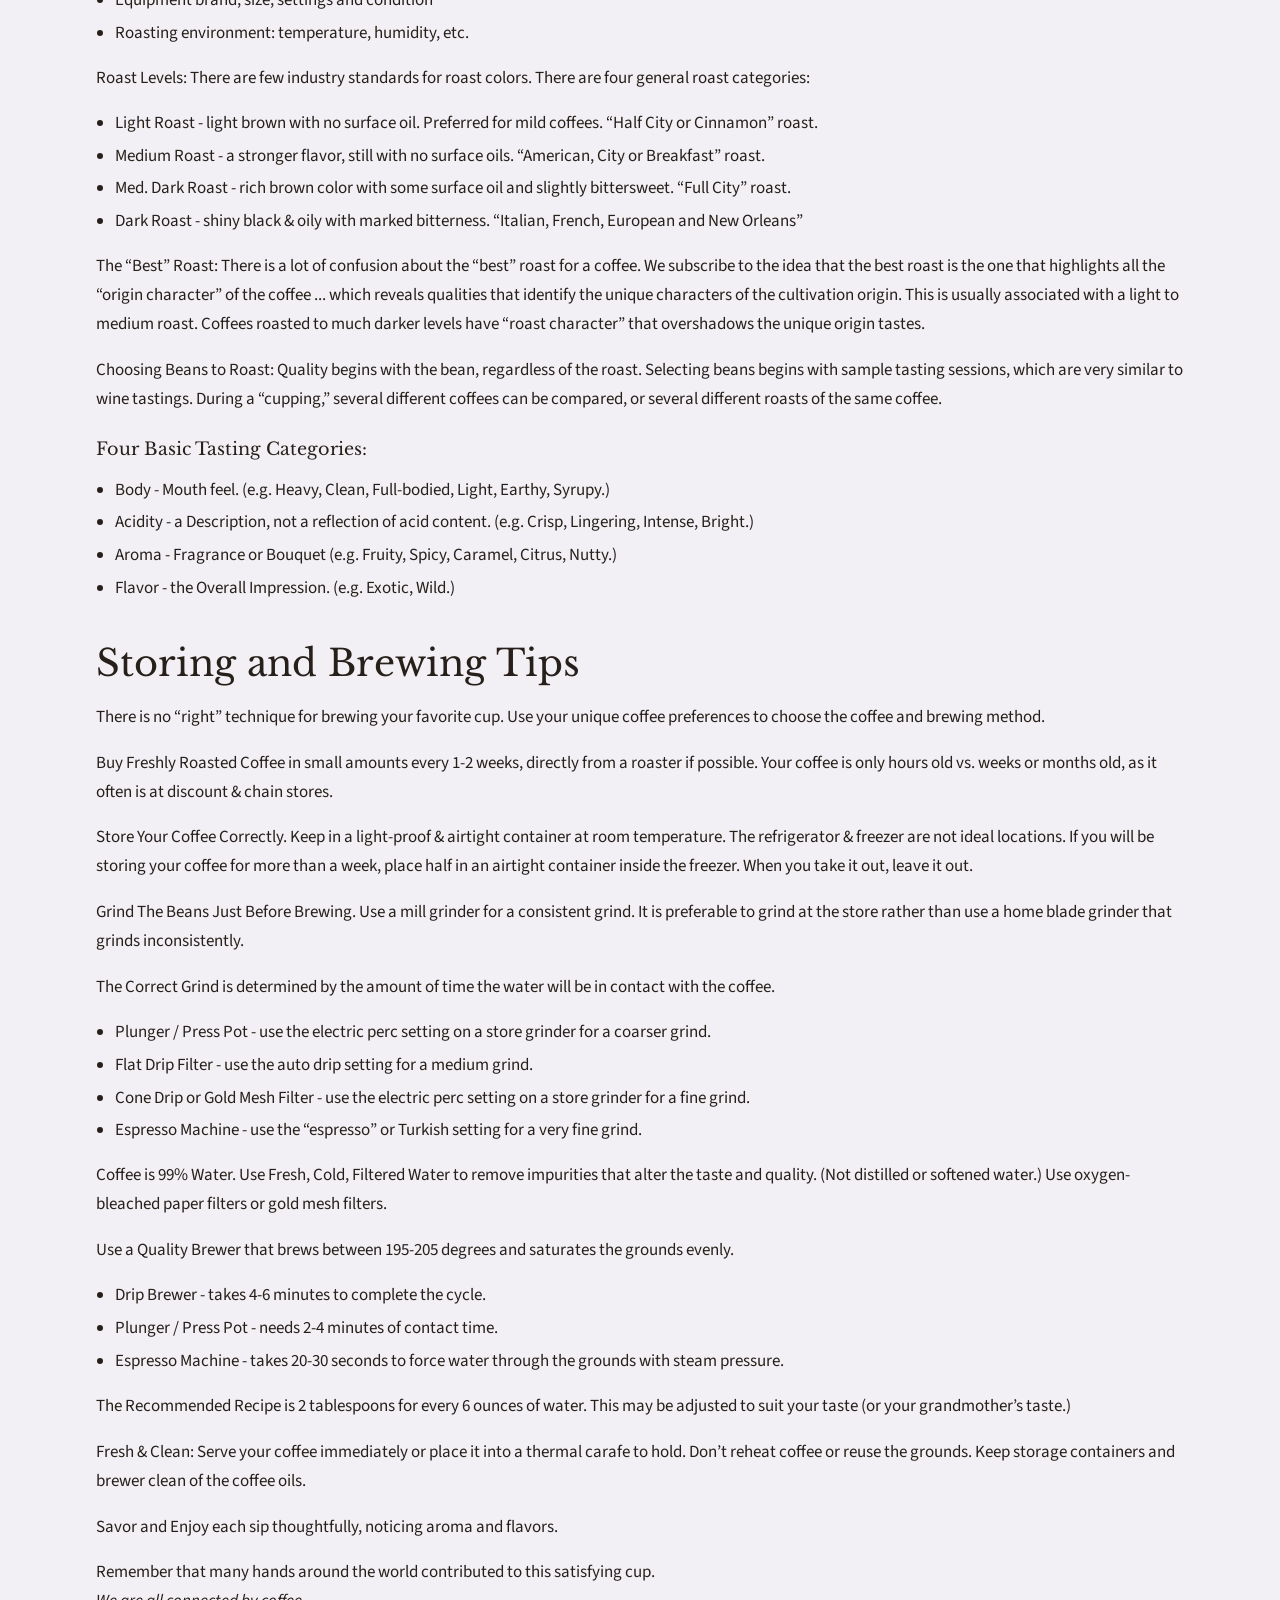
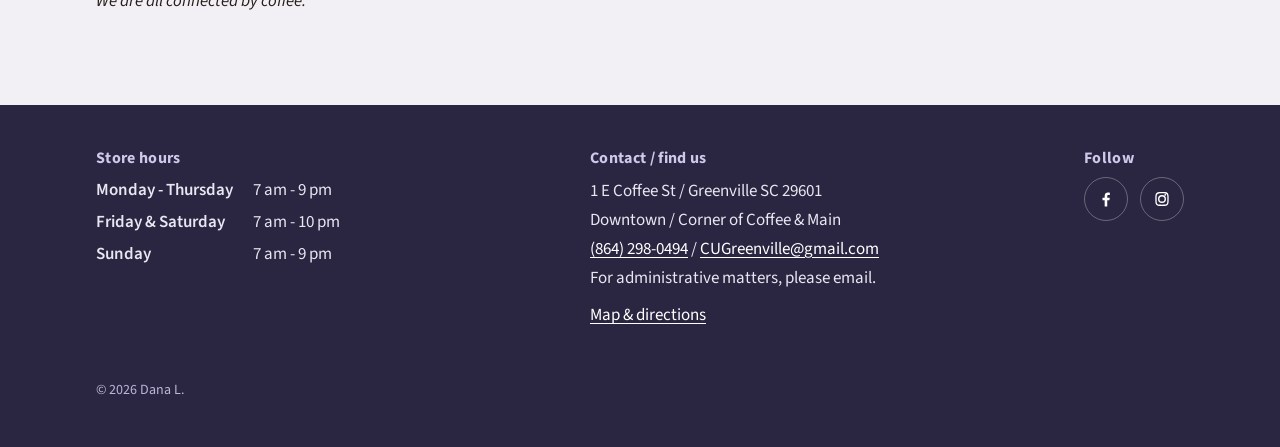
==== commit b16dfaef: "Coffee Facts: use full content width on desktop Lift the reading-column and photo-row caps at 52rem+" ====
--- a/coffee-facts/index.html
+++ b/coffee-facts/index.html
@@ -38,7 +38,7 @@
 
 <section>
   <div class="wrap">
-    <div class="photo-grid" style="max-width:40rem;margin-bottom:2rem">
+    <div class="photo-grid facts-photos">
       <img src="../assets/img/facts-1.jpg" width="435" height="284" alt="" fetchpriority="high">
       <img src="../assets/img/facts-2.jpg" width="915" height="577" alt="" loading="lazy">
       <img src="../assets/img/facts-3.jpg" width="409" height="213" alt="" loading="lazy">
--- a/assets/css/styles.css
+++ b/assets/css/styles.css
@@ -140,18 +140,38 @@
 .theater h2, .theater h3 { color: #fff; }
 .theater a { color: #cfc8ea; }
 .theater .kicker { font-family: var(--serif); font-style: italic; color: #cfc8ea; font-size: 1.1rem; margin-bottom: 0.25rem; }
-.show-list { display: grid; gap: 1.25rem; }
-@media (min-width: 44rem) { .show-list { grid-template-columns: 1fr 1fr; } }
-.show {
-  background: var(--card); color: var(--ink);
-  border-top: 6px solid var(--curtain); border-radius: 10px; overflow: hidden;
-  display: grid; grid-template-rows: auto 1fr;
-}
-.show img { width: 100%; aspect-ratio: 16 / 10; object-fit: cover; }
-.show div { padding: 1.1rem 1.25rem 1.3rem; }
-.show h3 { color: var(--ink); margin-bottom: 0.2rem; }
-.show .when { font-weight: 700; color: var(--curtain); margin-bottom: 0.6rem; }
-.show a { color: var(--plum); }
+/* Events stage banner: SVG valance + two drapes (one mirrored) around real text. */
+.stage {
+  position: relative; overflow: hidden; isolation: isolate;
+  min-height: clamp(22rem, 48vw, 34rem); display: grid; place-items: center;
+  padding: clamp(5rem, 13vw, 9.5rem) clamp(4.5rem, 22vw, 20rem) clamp(2.5rem, 6vw, 4rem);
+  background: radial-gradient(ellipse 55% 60% at 50% 62%, rgba(255, 214, 170, .13), transparent 70%), #0c0a10;
+  color: #fff; text-align: center;
+}
+.stage svg { position: absolute; z-index: -1; pointer-events: none; }
+.stage-valance { top: 0; left: 0; width: 100%; height: clamp(3.8rem, 12vw, 8.5rem); z-index: 0; }
+.stage-drape { top: 0; bottom: 0; width: clamp(4.5rem, 21vw, 18rem); height: 100%; }
+.stage-drape.left { left: 0; }
+.stage-drape.right { right: 0; transform: scaleX(-1); }
+.stage-copy { position: relative; z-index: 1; text-shadow: 0 2px 18px rgba(0, 0, 0, .8); }
+.stage-kicker { font-family: var(--sans); font-weight: 600; text-transform: uppercase; letter-spacing: .22em; font-size: clamp(.72rem, 2.4vw, .95rem); color: #e8c9a0; margin: 0 0 .6rem; }
+.stage h1 { font-size: clamp(2.3rem, 9vw, 5.2rem); line-height: 1; margin: 0; color: #fff; }
+.stage h1 em { display: block; color: #cfc8ea; }
+.feed { display: grid; gap: 1rem; }
+@media (min-width: 44rem) { .feed { grid-template-columns: repeat(auto-fill, minmax(15rem, 1fr)); } }
+.feed-day { background: var(--card); color: var(--ink); border-top: 6px solid var(--curtain); border-radius: 10px; padding: 0.9rem 1.1rem 1rem; }
+.theater .feed-day h3 { color: var(--ink); font-size: 1.15rem; margin-bottom: 0.4rem; }
+.feed-day ul { list-style: none; margin: 0; padding: 0; }
+.feed-day li { display: grid; grid-template-columns: 4.2rem 1fr; column-gap: 0.25rem; padding: 0.45rem 0; border-top: 1px solid var(--line); }
+.feed-day li:first-child { border-top: 0; }
+.feed-day li > :not(.when) { grid-column: 2; }
+.feed-day .when { font-weight: 700; color: var(--curtain); font-variant-numeric: tabular-nums; }
+.feed-day .what { font-weight: 600; }
+.feed-day .note { margin: 0.1rem 0 0; font-size: 0.92rem; color: var(--muted); line-height: 1.4; }
+.feed-day details { margin-top: 0.25rem; font-size: 0.92rem; }
+.feed-day summary { cursor: pointer; color: var(--plum); font-weight: 600; min-height: 24px; }
+.feed-day .more p { margin: 0.4rem 0 0; line-height: 1.45; overflow-wrap: anywhere; }
+.theater .feed-day a { color: var(--plum); }
 .define { font-family: var(--serif); border-left: 3px solid var(--curtain); padding-left: 1rem; margin: 1rem 0 1.5rem; }
 .define b { font-weight: 400; font-size: 1.3rem; }
 .define span { color: #cfc8ea; }
@@ -203,9 +223,13 @@
 .story .date { font-family: var(--sans); font-weight: 700; font-size: 1.05rem; }
 
 /* ---------- coffee facts ---------- */
+.facts-photos { max-width: 40rem; margin-bottom: 2rem; }
+/* Desktop: use the full content width instead of the narrow reading column. */
+@media (min-width: 52rem) { .facts-photos, .facts.prose { max-width: none; } }
 .facts h2 { margin-top: 2.5rem; }
 .facts h3 { font-size: 1.1rem; margin: 1.6rem 0 0.4rem; }
 .facts ul { padding-left: 1.2rem; }
+.facts .toc { padding-left: 0; }
 .facts li { margin-bottom: 0.35rem; }
 .facts blockquote { margin: 1rem 0; padding-left: 1rem; border-left: 3px solid var(--copper); font-family: var(--serif); font-style: italic; }
 .toc { display: flex; flex-wrap: wrap; gap: 0.5rem; list-style: none; padding: 0; }
